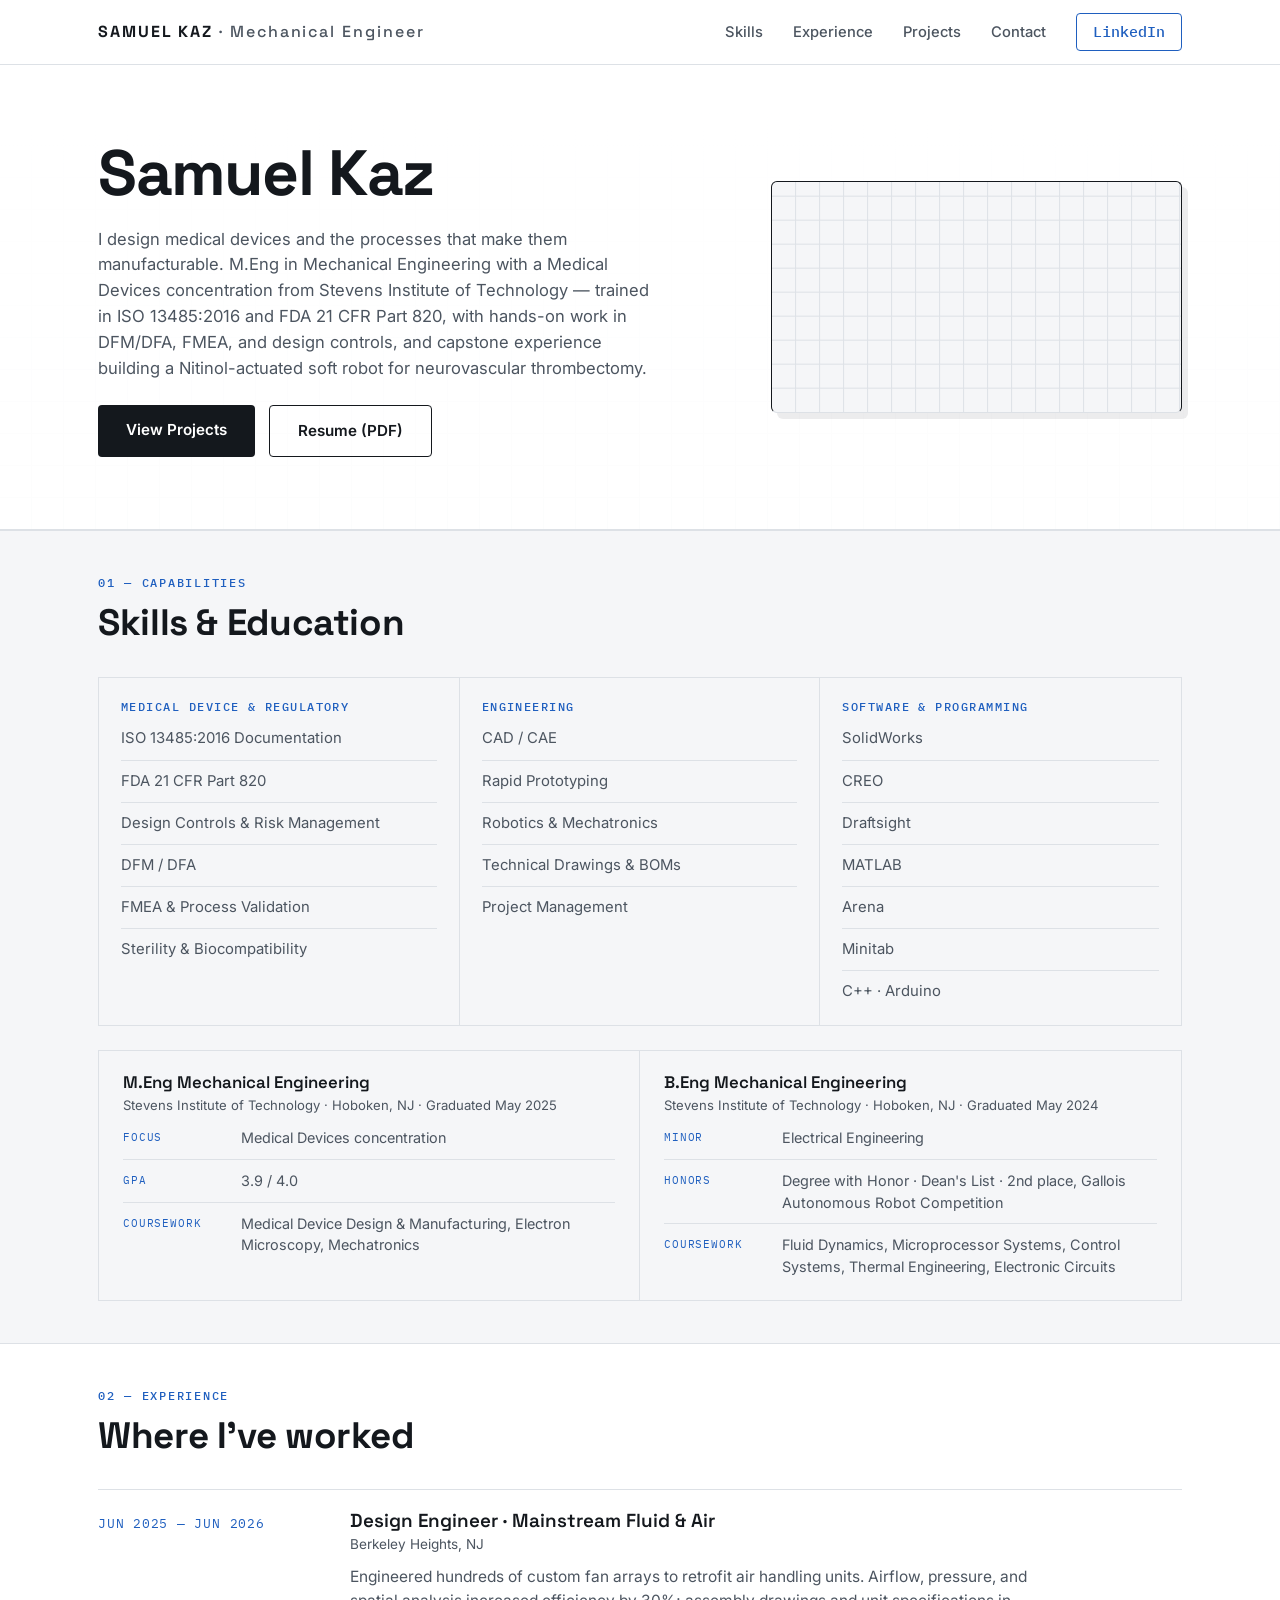
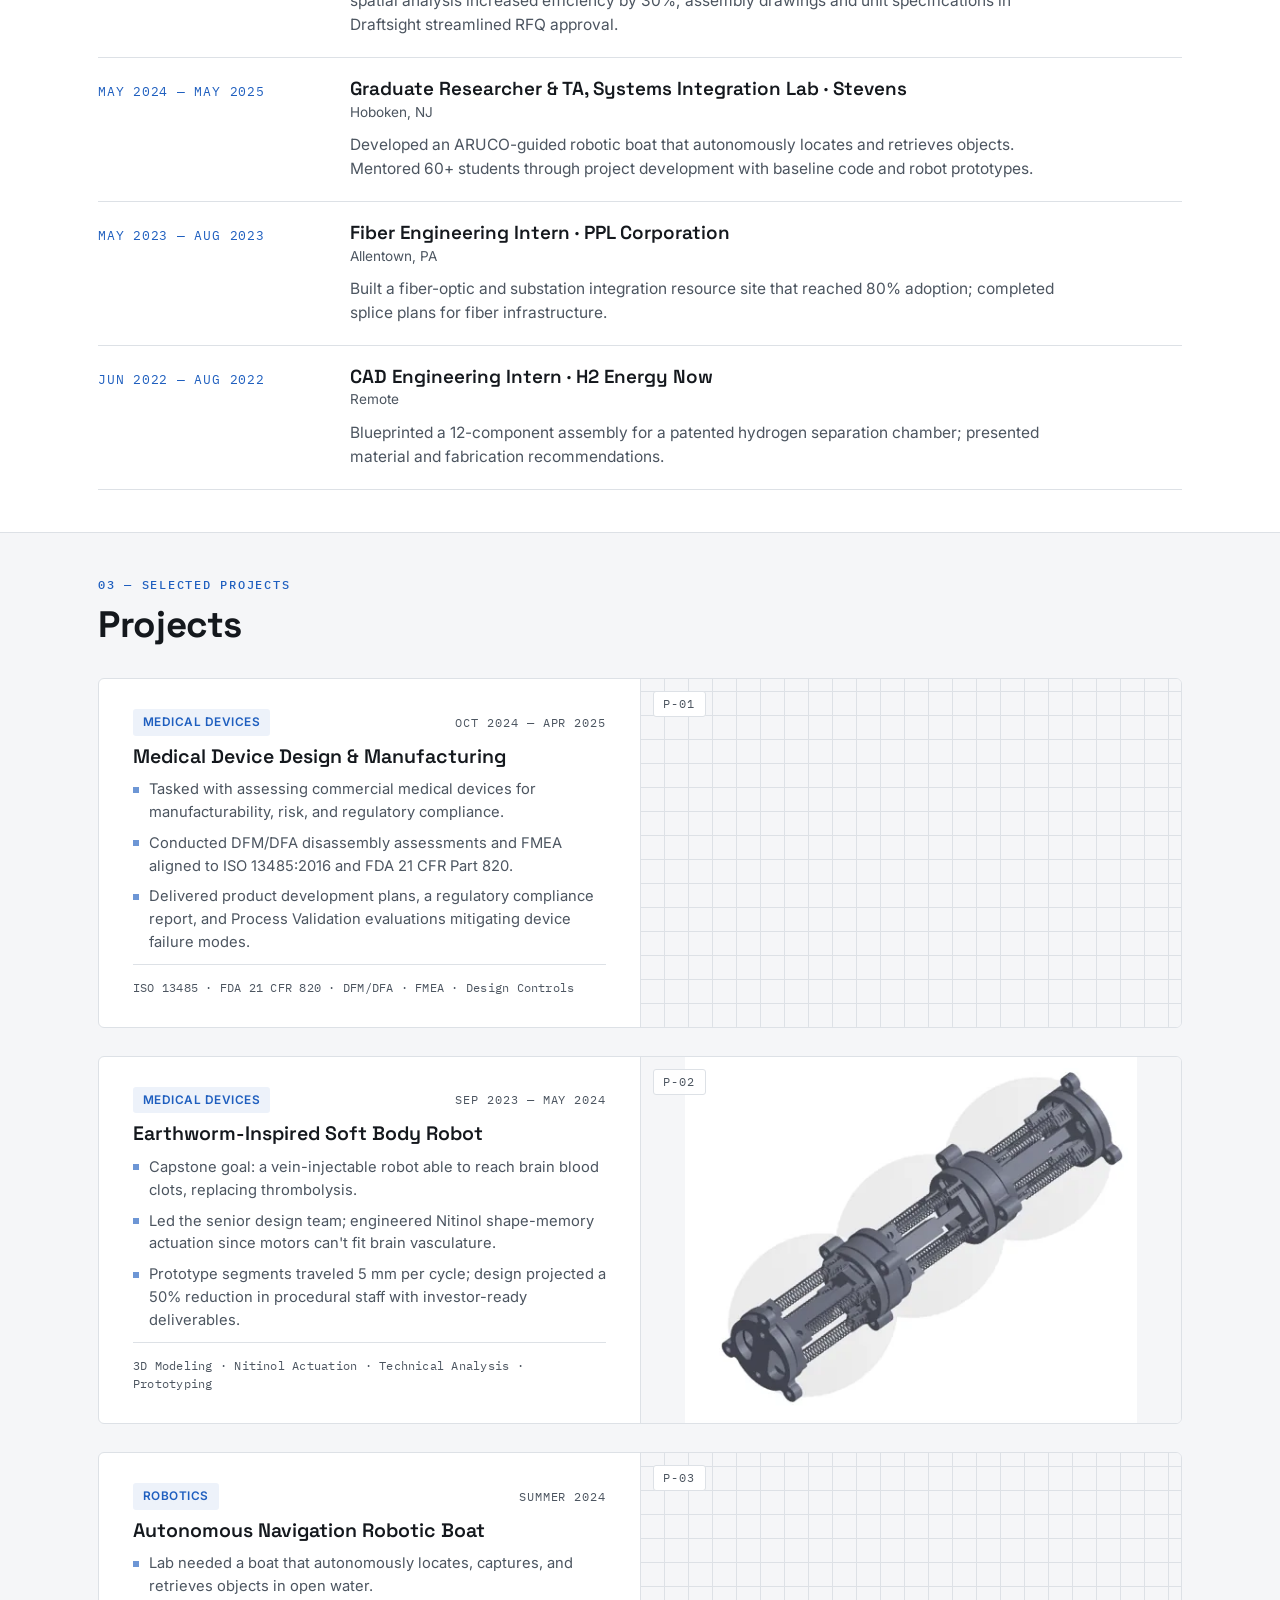
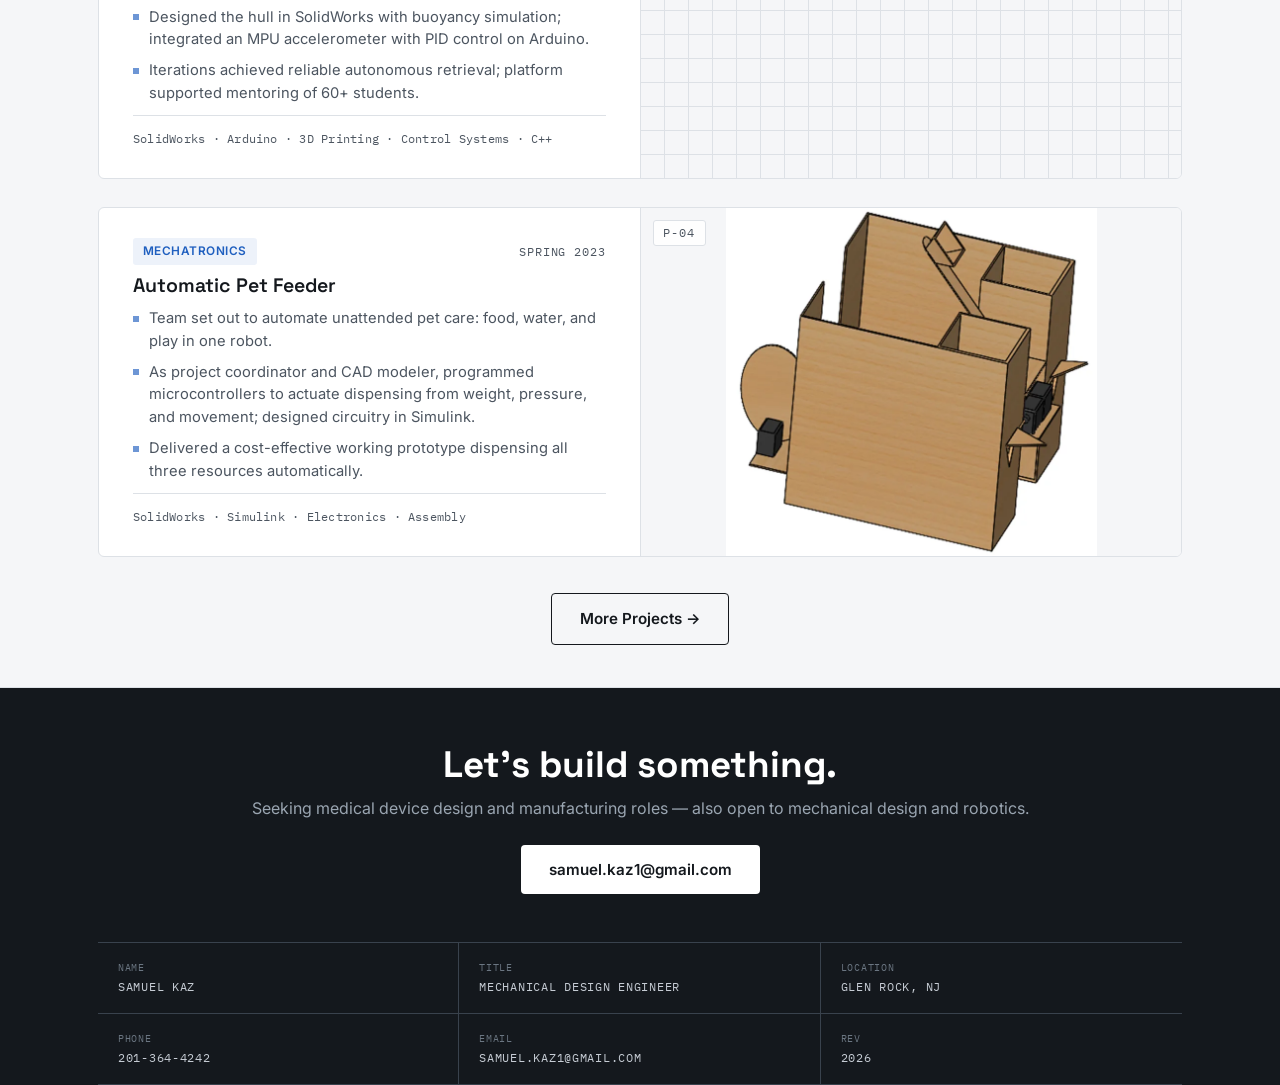
==== index.html @ 5f45a4bc "Add role subtitle to nav brand; shorten title; drop hero tagline" ====
<!DOCTYPE html>
<html lang="en">
<head>
  <meta charset="UTF-8">
  <meta name="viewport" content="width=device-width, initial-scale=1.0">
  <title>Samuel Kaz — Mechanical Design Engineer</title>
  <meta name="description" content="Samuel Kaz — Mechanical Engineer specializing in medical device design and manufacturing: ISO 13485, FDA 21 CFR 820, DFM/DFA, FMEA. M.Eng Mechanical Engineering, Medical Devices concentration, Stevens Institute of Technology.">
  <link rel="preconnect" href="https://fonts.googleapis.com">
  <link rel="preconnect" href="https://fonts.gstatic.com" crossorigin>
  <link href="https://fonts.googleapis.com/css2?family=Space+Grotesk:wght@500;600;700&family=Inter:wght@400;500;600&family=IBM+Plex+Mono:wght@400;500&display=swap" rel="stylesheet">
  <link rel="stylesheet" href="styles.css?v=12">
</head>
<body>

  <!-- ================= NAV ================= -->
  <header class="nav">
    <div class="wrap nav-inner">
      <a href="#top" class="brand">SAMUEL KAZ<span class="brand-role"> · Mechanical Engineer</span></a>
      <button class="nav-toggle" aria-label="Toggle menu" aria-expanded="false"><span></span><span></span></button>
      <nav class="nav-links">
        <a href="#skills">Skills</a>
        <a href="#experience">Experience</a>
        <a href="#projects">Projects</a>
        <a href="#contact">Contact</a>
        <a href="https://www.linkedin.com/in/samuel-kaz" class="nav-resume" target="_blank" rel="noopener">LinkedIn</a>
      </nav>
    </div>
  </header>

  <!-- ================= HERO ================= -->
  <section class="hero" id="top">
    <div class="wrap hero-grid">
      <div class="hero-main">
        <h1>Samuel&nbsp;Kaz</h1>
        <p class="hero-lede">
          I design medical devices and the processes that make them
          manufacturable. M.Eng in Mechanical Engineering with a Medical
          Devices concentration from Stevens Institute of Technology — trained
          in ISO 13485:2016 and FDA 21 CFR Part 820, with hands-on work in
          DFM/DFA, FMEA, and design controls, and capstone experience building
          a Nitinol-actuated soft robot for neurovascular thrombectomy.
        </p>
        <div class="hero-cta">
          <a class="btn btn-solid" href="#projects">View Projects</a>
          <a class="btn btn-ghost" href="assets/samuel-kaz-resume.pdf" target="_blank" rel="noopener">Resume (PDF)</a>
        </div>
      </div>

      <!-- Profile photo frame — drop a photo at images/profile.jpg and it
           fills this bordered frame; until then the grid-paper placeholder shows. -->
      <aside class="proj-media hero-photo" data-img="images/profile.jpg"></aside>
    </div>
  </section>

  <!-- ================= SKILLS + EDUCATION ================= -->
  <section class="section section-tint" id="skills">
    <div class="wrap">
      <p class="callout">01 — CAPABILITIES</p>
      <h2>Skills &amp; Education</h2>

      <div class="cap-grid">
        <div class="cap">
          <h3 class="mono">MEDICAL DEVICE &amp; REGULATORY</h3>
          <ul>
            <li>ISO 13485:2016 Documentation</li><li>FDA 21 CFR Part 820</li><li>Design Controls &amp; Risk Management</li><li>DFM / DFA</li><li>FMEA &amp; Process Validation</li><li>Sterility &amp; Biocompatibility</li>
          </ul>
        </div>
        <div class="cap">
          <h3 class="mono">ENGINEERING</h3>
          <ul>
            <li>CAD / CAE</li><li>Rapid Prototyping</li><li>Robotics &amp; Mechatronics</li><li>Technical Drawings &amp; BOMs</li><li>Project Management</li>
          </ul>
        </div>
        <div class="cap">
          <h3 class="mono">SOFTWARE &amp; PROGRAMMING</h3>
          <ul>
            <li>SolidWorks</li><li>CREO</li><li>Draftsight</li><li>MATLAB</li><li>Arena</li><li>Minitab</li><li>C++ · Arduino</li>
          </ul>
        </div>
      </div>

      <div class="edu-block">
        <div class="edu-col">
          <h3>M.Eng Mechanical Engineering</h3>
          <p class="edu-sub">Stevens Institute of Technology · Hoboken, NJ · Graduated May 2025</p>
          <dl class="edu-rows">
            <div><dt>FOCUS</dt><dd>Medical Devices concentration</dd></div>
            <div><dt>GPA</dt><dd>3.9 / 4.0</dd></div>
            <div><dt>COURSEWORK</dt><dd>Medical Device Design &amp; Manufacturing, Electron Microscopy, Mechatronics</dd></div>
          </dl>
        </div>
        <div class="edu-col">
          <h3>B.Eng Mechanical Engineering</h3>
          <p class="edu-sub">Stevens Institute of Technology · Hoboken, NJ · Graduated May 2024</p>
          <dl class="edu-rows">
            <div><dt>MINOR</dt><dd>Electrical Engineering</dd></div>
            <div><dt>HONORS</dt><dd>Degree with Honor · Dean's List · 2nd place, Gallois Autonomous Robot Competition</dd></div>
            <div><dt>COURSEWORK</dt><dd>Fluid Dynamics, Microprocessor Systems, Control Systems, Thermal Engineering, Electronic Circuits</dd></div>
          </dl>
        </div>
      </div>
    </div>
  </section>

  <!-- ================= EXPERIENCE ================= -->
  <section class="section" id="experience">
    <div class="wrap">
      <p class="callout">02 — EXPERIENCE</p>
      <h2>Where I've worked</h2>

      <div class="xp-list">
        <article class="xp">
          <div class="xp-when"><span class="mono">JUN 2025 — JUN 2026</span></div>
          <div class="xp-what">
            <h3>Design Engineer · Mainstream Fluid &amp; Air</h3>
            <p class="xp-where">Berkeley Heights, NJ</p>
            <p>Engineered hundreds of custom fan arrays to retrofit air handling units. Airflow, pressure, and spatial analysis increased efficiency by 30%; assembly drawings and unit specifications in Draftsight streamlined RFQ approval.</p>
          </div>
        </article>

        <article class="xp">
          <div class="xp-when"><span class="mono">MAY 2024 — MAY 2025</span></div>
          <div class="xp-what">
            <h3>Graduate Researcher &amp; TA, Systems Integration Lab · Stevens</h3>
            <p class="xp-where">Hoboken, NJ</p>
            <p>Developed an ARUCO-guided robotic boat that autonomously locates and retrieves objects. Mentored 60+ students through project development with baseline code and robot prototypes.</p>
          </div>
        </article>

        <article class="xp">
          <div class="xp-when"><span class="mono">MAY 2023 — AUG 2023</span></div>
          <div class="xp-what">
            <h3>Fiber Engineering Intern · PPL Corporation</h3>
            <p class="xp-where">Allentown, PA</p>
            <p>Built a fiber-optic and substation integration resource site that reached 80% adoption; completed splice plans for fiber infrastructure.</p>
          </div>
        </article>

        <article class="xp">
          <div class="xp-when"><span class="mono">JUN 2022 — AUG 2022</span></div>
          <div class="xp-what">
            <h3>CAD Engineering Intern · H2 Energy Now</h3>
            <p class="xp-where">Remote</p>
            <p>Blueprinted a 12-component assembly for a patented hydrogen separation chamber; presented material and fabrication recommendations.</p>
          </div>
        </article>
      </div>
    </div>
  </section>

  <!-- ================= PROJECTS ================= -->
  <section class="section section-tint" id="projects">
    <div class="wrap">
      <p class="callout">03 — SELECTED PROJECTS</p>
      <h2>Projects</h2>

      <div class="proj-grid">

        <a class="proj" href="projects/medical-device.html">
          <div class="proj-media" data-img="images/medical-device.jpg"><span class="mono proj-num">P-01</span></div>
          <div class="proj-body">
            <p class="proj-meta"><span class="proj-cat">Medical Devices</span><span class="mono">OCT 2024 — APR 2025</span></p>
            <h3>Medical Device Design &amp; Manufacturing</h3>
            <ul class="proj-points">
              <li>Tasked with assessing commercial medical devices for manufacturability, risk, and regulatory compliance.</li>
              <li>Conducted DFM/DFA disassembly assessments and FMEA aligned to ISO 13485:2016 and FDA 21 CFR Part 820.</li>
              <li>Delivered product development plans, a regulatory compliance report, and Process Validation evaluations mitigating device failure modes.</li>
            </ul>
            <p class="proj-tags">ISO 13485 · FDA 21 CFR 820 · DFM/DFA · FMEA · Design Controls</p>
          </div>
        </a>

        <a class="proj" href="projects/earthworm-robot.html">
          <div class="proj-media" data-img="images/earthworm-robot.webp"><span class="mono proj-num">P-02</span></div>
          <div class="proj-body">
            <p class="proj-meta"><span class="proj-cat">Medical Devices</span><span class="mono">SEP 2023 — MAY 2024</span></p>
            <h3>Earthworm-Inspired Soft Body Robot</h3>
            <ul class="proj-points">
              <li>Capstone goal: a vein-injectable robot able to reach brain blood clots, replacing thrombolysis.</li>
              <li>Led the senior design team; engineered Nitinol shape-memory actuation since motors can't fit brain vasculature.</li>
              <li>Prototype segments traveled 5&nbsp;mm per cycle; design projected a 50% reduction in procedural staff with investor-ready deliverables.</li>
            </ul>
            <p class="proj-tags">3D Modeling · Nitinol Actuation · Technical Analysis · Prototyping</p>
          </div>
        </a>

        <a class="proj" href="projects/robotic-boat.html">
          <div class="proj-media" data-img="images/robotic-boat.jpg"><span class="mono proj-num">P-03</span></div>
          <div class="proj-body">
            <p class="proj-meta"><span class="proj-cat">Robotics</span><span class="mono">SUMMER 2024</span></p>
            <h3>Autonomous Navigation Robotic Boat</h3>
            <ul class="proj-points">
              <li>Lab needed a boat that autonomously locates, captures, and retrieves objects in open water.</li>
              <li>Designed the hull in SolidWorks with buoyancy simulation; integrated an MPU accelerometer with PID control on Arduino.</li>
              <li>Iterations achieved reliable autonomous retrieval; platform supported mentoring of 60+ students.</li>
            </ul>
            <p class="proj-tags">SolidWorks · Arduino · 3D Printing · Control Systems · C++</p>
          </div>
        </a>

        <a class="proj" href="projects/pet-feeder.html">
          <div class="proj-media" data-img="images/pet-feeder.webp"><span class="mono proj-num">P-04</span></div>
          <div class="proj-body">
            <p class="proj-meta"><span class="proj-cat">Mechatronics</span><span class="mono">SPRING 2023</span></p>
            <h3>Automatic Pet Feeder</h3>
            <ul class="proj-points">
              <li>Team set out to automate unattended pet care: food, water, and play in one robot.</li>
              <li>As project coordinator and CAD modeler, programmed microcontrollers to actuate dispensing from weight, pressure, and movement; designed circuitry in Simulink.</li>
              <li>Delivered a cost-effective working prototype dispensing all three resources automatically.</li>
            </ul>
            <p class="proj-tags">SolidWorks · Simulink · Electronics · Assembly</p>
          </div>
        </a>

      </div>

      <div class="proj-more">
        <a class="btn btn-ghost" href="projects/all-projects.html">More Projects →</a>
      </div>
    </div>
  </section>

  <!-- ================= CONTACT / TITLE BLOCK FOOTER ================= -->
  <footer class="footer" id="contact">
    <div class="wrap">
      <div class="footer-cta">
        <h2>Let's build something.</h2>
        <p>Seeking medical device design and manufacturing roles — also open to mechanical design and robotics.</p>
        <a class="btn btn-solid" href="mailto:samuel.kaz1@gmail.com">samuel.kaz1@gmail.com</a>
      </div>

      <!-- Drawing title block -->
      <div class="titleblock mono" aria-label="Contact details">
        <div><span>NAME</span>SAMUEL KAZ</div>
        <div><span>TITLE</span>MECHANICAL DESIGN ENGINEER</div>
        <div><span>LOCATION</span>GLEN ROCK, NJ</div>
        <div><span>PHONE</span><a href="tel:2013644242">201-364-4242</a></div>
        <div><span>EMAIL</span><a href="mailto:samuel.kaz1@gmail.com">SAMUEL.KAZ1@GMAIL.COM</a></div>
        <div><span>REV</span>2026</div>
      </div>
    </div>
  </footer>

  <script src="script.js?v=12"></script>
</body>
</html>
---- styles.css ----
/* ============================================================
   Samuel Kaz — Mechanical Design Engineer
   Clean engineering-document aesthetic: white sheet, near-black
   ink, one engineering-blue accent, monospace drawing callouts,
   hairline rules. Type: Space Grotesk / Inter / IBM Plex Mono.
   ============================================================ */

:root {
  --paper: #ffffff;
  --tint: #f5f6f8;
  --ink: #14181d;
  --ink-2: #4c5560;
  --blue: #1f5fbf;
  --blue-dark: #174a96;
  --line: #dde1e6;
  --maxw: 1140px;
}

* { margin: 0; padding: 0; box-sizing: border-box; }
html { scroll-behavior: smooth; }

body {
  font-family: "Inter", system-ui, sans-serif;
  font-size: 16px;
  line-height: 1.55;
  color: var(--ink);
  background: var(--paper);
  -webkit-font-smoothing: antialiased;
}

h1, h2, h3 { font-family: "Space Grotesk", system-ui, sans-serif; line-height: 1.15; }
.mono { font-family: "IBM Plex Mono", monospace; }

.wrap { max-width: var(--maxw); margin: 0 auto; padding: 0 28px; }

a { color: var(--blue); text-decoration: none; }
a:hover { text-decoration: underline; }

/* Monospace section callout, like a drawing annotation */
.callout {
  font-family: "IBM Plex Mono", monospace;
  font-size: 0.78rem;
  font-weight: 500;
  letter-spacing: 0.14em;
  color: var(--blue);
  margin-bottom: 10px;
}

/* ---------------- Nav ---------------- */
.nav {
  position: sticky;
  top: 0;
  z-index: 50;
  background: rgba(255, 255, 255, 0.94);
  backdrop-filter: blur(10px);
  border-bottom: 1px solid var(--line);
}
.nav-inner {
  display: flex;
  align-items: center;
  justify-content: space-between;
  height: 64px;
}
.brand {
  font-family: "Space Grotesk", sans-serif;
  font-weight: 700;
  font-size: 1rem;
  letter-spacing: 0.12em;
  color: var(--ink);
}
.brand:hover { text-decoration: none; }
.brand-role { font-weight: 500; color: var(--ink-2); }
.nav-links { display: flex; align-items: center; gap: 30px; }
.nav-links a {
  font-size: 0.92rem;
  font-weight: 500;
  color: var(--ink-2);
}
.nav-links a:hover { color: var(--ink); text-decoration: none; }
.nav-resume {
  font-family: "IBM Plex Mono", monospace;
  font-size: 0.85rem;
  color: var(--blue) !important;
  border: 1px solid var(--blue);
  padding: 7px 16px;
  border-radius: 4px;
  transition: background 0.15s, color 0.15s;
}
.nav-resume:hover { background: var(--blue); color: #fff !important; }

.nav-toggle { display: none; background: none; border: none; cursor: pointer; padding: 10px 4px; }
.nav-toggle span { display: block; width: 22px; height: 2px; background: var(--ink); margin: 5px 0; }

/* ---------------- Hero ---------------- */
.hero {
  border-bottom: 1px solid var(--line);
  background:
    linear-gradient(var(--paper) 0%, rgba(255,255,255,0.92) 100%),
    repeating-linear-gradient(0deg, transparent 0 31px, var(--line) 31px 32px),
    repeating-linear-gradient(90deg, transparent 0 31px, var(--line) 31px 32px);
}
.hero-grid {
  display: grid;
  grid-template-columns: 1.5fr 1fr;
  gap: 56px;
  align-items: center;
  padding-top: 72px;
  padding-bottom: 72px;
}

/* Profile photo frame — engineering-drawing style border on the right. */
.hero-photo {
  aspect-ratio: 4 / 5;
  border: 1px solid var(--ink);
  border-bottom: 1px solid var(--ink);
  border-radius: 6px;
  box-shadow: 6px 6px 0 rgba(20, 24, 29, 0.08);
}
.hero .hero-photo.has-img { background-size: cover; }
.hero h1 {
  font-size: clamp(2.6rem, 6.5vw, 4rem);
  font-weight: 700;
  letter-spacing: -0.02em;
  margin-bottom: 16px;
}
.hero-lede {
  font-size: 1.04rem;
  color: var(--ink-2);
  max-width: 56ch;
  margin-bottom: 24px;
}
.hero-cta { display: flex; gap: 14px; flex-wrap: wrap; }

/* Buttons */
.btn {
  display: inline-block;
  font-weight: 600;
  font-size: 0.95rem;
  padding: 13px 28px;
  border-radius: 4px;
  transition: background 0.15s, color 0.15s, border-color 0.15s;
}
.btn:hover { text-decoration: none; }
.btn-solid { background: var(--ink); color: #fff; }
.btn-solid:hover { background: var(--blue); }
.btn-ghost { border: 1px solid var(--ink); color: var(--ink); }
.btn-ghost:hover { border-color: var(--blue); color: var(--blue); }

/* ---------------- Sections ---------------- */
.section { padding: 42px 0; }
.section-tint { background: var(--tint); border-top: 1px solid var(--line); border-bottom: 1px solid var(--line); }
.section h2 {
  font-size: clamp(1.7rem, 3.5vw, 2.3rem);
  font-weight: 700;
  letter-spacing: -0.01em;
  margin-bottom: 32px;
}

/* ---------------- Experience ---------------- */
.xp-list { display: flex; flex-direction: column; }
.xp {
  display: grid;
  grid-template-columns: 220px 1fr;
  gap: 32px;
  padding: 20px 0;
  border-top: 1px solid var(--line);
}
.xp:last-child { border-bottom: 1px solid var(--line); }
.xp-when .mono {
  font-size: 0.8rem;
  color: var(--blue);
  letter-spacing: 0.06em;
}
.xp-what h3 { font-size: 1.18rem; font-weight: 600; margin-bottom: 2px; }
.xp-where { font-size: 0.85rem; color: var(--ink-2); margin-bottom: 10px; }
.xp-what p:last-child { color: var(--ink-2); font-size: 0.97rem; max-width: 72ch; }

/* ---------------- Projects ---------------- */
.proj-grid {
  display: flex;
  flex-direction: column;
  gap: 28px;
}
.proj {
  background: var(--paper);
  border: 1px solid var(--line);
  border-radius: 6px;
  overflow: hidden;
  display: grid;
  grid-template-columns: 1fr 1fr;
  align-items: stretch;
  transition: border-color 0.2s, box-shadow 0.2s, transform 0.2s;
}
/* Text on the left, image on the right (DOM order is media → body, so
   reorder the grid items). */
.proj-body { order: 1; }
.proj-grid .proj-media { order: 2; }
.proj:hover {
  border-color: var(--ink);
  box-shadow: 0 16px 34px rgba(20, 24, 29, 0.14);
  transform: translateY(-4px) scale(1.025);
}
.proj-media {
  aspect-ratio: 16 / 9;
  background-color: var(--tint);
  background-image:
    repeating-linear-gradient(0deg, transparent 0 23px, var(--line) 23px 24px),
    repeating-linear-gradient(90deg, transparent 0 23px, var(--line) 23px 24px);
  background-size: cover;
  background-position: center;
  position: relative;
  border-bottom: 1px solid var(--line);
}
/* Homepage list: media fills its column height, divider on the left. */
.proj-grid .proj-media {
  aspect-ratio: auto;
  min-height: 300px;
  border-bottom: none;
  border-left: 1px solid var(--line);
}
/* Contain (not cover) so the whole subject is visible — the cover photo
   is never cropped, just letterboxed against the tint background. */
.proj-media.has-img {
  background-size: contain;
  background-repeat: no-repeat;
  background-position: center;
}
.proj-media.has-img .proj-num { background: rgba(255, 255, 255, 0.92); }
.proj-num {
  position: absolute;
  top: 12px;
  left: 12px;
  font-size: 0.72rem;
  letter-spacing: 0.1em;
  color: var(--ink-2);
  border: 1px solid var(--line);
  background: var(--paper);
  padding: 3px 9px;
  border-radius: 3px;
}
.proj-body { padding: 20px 22px 22px; display: flex; flex-direction: column; gap: 8px; flex: 1; }
.proj-grid .proj-body { padding: 30px 34px; justify-content: center; gap: 10px; }
/* In the centered row layout, don't let the bullet list stretch — keep the
   whole text block vertically centered against the image. */
.proj-grid .proj-points { flex: none; }
.proj-meta {
  display: flex;
  align-items: center;
  justify-content: space-between;
  gap: 12px;
}
.proj-meta .mono { font-size: 0.72rem; color: var(--ink-2); letter-spacing: 0.08em; }
.proj-cat {
  font-size: 0.74rem;
  font-weight: 600;
  letter-spacing: 0.04em;
  text-transform: uppercase;
  color: var(--blue);
  background: rgba(31, 95, 191, 0.08);
  padding: 4px 10px;
  border-radius: 3px;
}
.proj h3 { font-size: 1.22rem; font-weight: 600; }
.proj-body > p:not(.proj-meta):not(.proj-tags) {
  color: var(--ink-2);
  font-size: 0.94rem;
  flex: 1;
}
a.proj { color: inherit; }
a.proj:hover { text-decoration: none; }
.proj-points {
  list-style: none;
  display: flex;
  flex-direction: column;
  gap: 8px;
  flex: 1;
}
.proj-points li {
  position: relative;
  padding-left: 16px;
  color: var(--ink-2);
  font-size: 0.92rem;
  line-height: 1.55;
}
.proj-points li::before {
  content: "";
  position: absolute;
  left: 0;
  top: 0.58em;
  width: 6px;
  height: 6px;
  background: var(--blue);
  opacity: 0.65;
}
.proj-tags {
  font-family: "IBM Plex Mono", monospace;
  font-size: 0.74rem;
  color: var(--ink-2);
  letter-spacing: 0.02em;
  border-top: 1px solid var(--line);
  padding-top: 14px;
}

/* "More projects" button under the featured list */
.proj-more { margin-top: 36px; text-align: center; }

/* ---------------- All-projects page grid ---------------- */
/* Multi-column card grid (image on top, short description below) — a
   distinct layout from the homepage's single-column featured rows. */
.all-grid {
  display: grid;
  grid-template-columns: repeat(3, 1fr);
  gap: 24px;
  align-items: stretch;
}
.all-grid .proj { display: flex; flex-direction: column; }
.all-grid .proj-media {
  aspect-ratio: 16 / 9;
  min-height: 0;
  border-left: none;
  border-bottom: 1px solid var(--line);
}
.all-grid .proj-body { padding: 18px 20px 20px; justify-content: flex-start; gap: 8px; }
.proj-desc { color: var(--ink-2); font-size: 0.92rem; line-height: 1.5; }

/* ---------------- Skills & Education ---------------- */
.cap-grid {
  display: grid;
  grid-template-columns: repeat(3, 1fr);
  gap: 0;
  border: 1px solid var(--line);
}
.cap { padding: 22px; border-right: 1px solid var(--line); }
.cap:last-child { border-right: none; }
.cap h3 {
  font-size: 0.76rem;
  font-weight: 500;
  letter-spacing: 0.12em;
  color: var(--blue);
  margin-bottom: 14px;
}
.cap ul { list-style: none; display: flex; flex-direction: column; }
/* Hairline divider under each entry so one- and two-line items stay
   distinct — reads like a parts list on an engineering drawing. */
.cap li {
  font-size: 0.93rem;
  color: var(--ink-2);
  padding: 9px 0;
  border-bottom: 1px solid var(--line);
}
.cap li:first-child { padding-top: 0; }
.cap li:last-child { padding-bottom: 0; border-bottom: none; }
.cap li strong { color: var(--ink); }

/* Education block — full-width, same width as the skills box above it.
   Two degree panels side by side, each with labeled title-block rows. */
.edu-block {
  display: grid;
  grid-template-columns: 1fr 1fr;
  border: 1px solid var(--line);
  margin-top: 24px;
}
.edu-col { padding: 22px 24px; }
.edu-col:first-child { border-right: 1px solid var(--line); }
.edu-col h3 { font-size: 1.05rem; font-weight: 600; margin-bottom: 3px; }
.edu-sub {
  font-size: 0.82rem;
  color: var(--ink-2);
  margin-bottom: 12px;
}
.edu-rows { display: flex; flex-direction: column; }
.edu-rows > div {
  display: grid;
  grid-template-columns: 104px 1fr;
  gap: 14px;
  padding: 10px 0;
  border-bottom: 1px solid var(--line);
}
.edu-rows > div:first-child { padding-top: 0; }
.edu-rows > div:last-child { padding-bottom: 0; border-bottom: none; }
.edu-rows dt {
  font-family: "IBM Plex Mono", monospace;
  font-size: 0.68rem;
  letter-spacing: 0.08em;
  color: var(--blue);
  padding-top: 2px;
}
.edu-rows dd { font-size: 0.9rem; color: var(--ink-2); line-height: 1.5; }

/* ---------------- Footer ---------------- */
.footer {
  background: var(--ink);
  color: #fff;
  padding: 56px 0 0;
}
.footer-cta { text-align: center; padding-bottom: 48px; }
.footer-cta h2 { font-size: clamp(1.7rem, 3.5vw, 2.3rem); margin-bottom: 10px; }
.footer-cta p { color: #9aa5b1; margin-bottom: 24px; }
.footer .btn-solid { background: #fff; color: var(--ink); }
.footer .btn-solid:hover { background: var(--blue); color: #fff; }

/* Drawing title block */
.titleblock {
  display: grid;
  grid-template-columns: repeat(3, 1fr);
  border-top: 1px solid #39424d;
  font-size: 0.75rem;
  letter-spacing: 0.06em;
}
.titleblock div {
  padding: 16px 20px;
  border-right: 1px solid #39424d;
  border-bottom: 1px solid #39424d;
  color: #c6ccd4;
  display: flex;
  flex-direction: column;
  gap: 3px;
}
.titleblock div:nth-child(3n) { border-right: none; }
.titleblock span { color: #6b7682; font-size: 0.65rem; }
.titleblock a { color: #c6ccd4; }

/* ---------------- Case study pages ---------------- */
.case-head {
  border-bottom: 1px solid var(--line);
  padding: 56px 0 52px;
  background:
    linear-gradient(var(--paper) 0%, rgba(255,255,255,0.92) 100%),
    repeating-linear-gradient(0deg, transparent 0 31px, var(--line) 31px 32px),
    repeating-linear-gradient(90deg, transparent 0 31px, var(--line) 31px 32px);
}
.case-back {
  display: inline-block;
  font-size: 0.75rem;
  letter-spacing: 0.1em;
  color: var(--ink-2);
  margin-bottom: 30px;
}
.case-head h1 {
  font-size: clamp(2.1rem, 5vw, 3.2rem);
  font-weight: 700;
  letter-spacing: -0.015em;
  margin-bottom: 16px;
}
.case-lede { font-size: 1.05rem; color: var(--ink-2); max-width: 62ch; }

.case-body { padding: 56px 0 90px; }
.case-meta {
  display: grid;
  grid-template-columns: repeat(4, 1fr);
  border: 1px solid var(--ink);
  box-shadow: 6px 6px 0 rgba(20, 24, 29, 0.08);
  margin-bottom: 44px;
  background: var(--paper);
}
.case-meta div { padding: 16px 18px; border-right: 1px solid var(--line); }
.case-meta div:last-child { border-right: none; }
.case-meta span {
  display: block;
  font-family: "IBM Plex Mono", monospace;
  font-size: 0.68rem;
  letter-spacing: 0.1em;
  color: var(--ink-2);
  margin-bottom: 4px;
}
.case-meta p { font-size: 0.88rem; font-weight: 500; }

.case-hero {
  aspect-ratio: 21 / 9;
  border: 1px solid var(--line);
  border-radius: 6px;
  margin-bottom: 56px;
}
.case-section { margin-bottom: 52px; max-width: 76ch; }
.case-section h2 { font-size: 1.45rem; font-weight: 600; margin: 8px 0 14px; }
.case-section p { color: var(--ink-2); margin-bottom: 12px; }
.case-section ul {
  color: var(--ink-2);
  padding-left: 20px;
  display: flex;
  flex-direction: column;
  gap: 8px;
  margin-bottom: 12px;
}
.todo {
  font-family: "IBM Plex Mono", monospace;
  font-size: 0.78rem;
  line-height: 1.7;
  color: var(--ink-2);
  border: 1px dashed #b7bec7;
  background: var(--tint);
  padding: 14px 16px;
  border-radius: 4px;
}
.case-gallery {
  display: grid;
  grid-template-columns: repeat(3, 1fr);
  gap: 20px;
}
.case-gallery .proj-media {
  border: 1px solid var(--line);
  border-radius: 4px;
}
.case-gallery figure { margin: 0; }

/* Inline figure within a case section */
.case-figure { margin: 26px 0 6px; max-width: 100%; }
.case-figure .proj-media {
  aspect-ratio: 16 / 9;
  border: 1px solid var(--line);
  border-radius: 6px;
}

/* Once a case photo loads, drop the fixed crop-box and show the whole image
   at its native proportions — no cropping, full resolution. */
.proj-media.has-photo {
  aspect-ratio: auto;
  background: var(--paper);
  overflow: hidden;
}
.proj-media.has-photo img {
  display: block;
  width: 100%;
  height: auto;
  border-radius: inherit;
}
.case-hero.has-photo {
  display: flex;
  align-items: center;
  justify-content: center;
  background: var(--tint);
}
.case-hero.has-photo img {
  width: auto;
  max-width: 100%;
  max-height: 62vh;
}
/* Galleries hold images of differing heights, so top-align them. */
.case-gallery { align-items: start; }
.fig-cap {
  font-family: "IBM Plex Mono", monospace;
  font-size: 0.74rem;
  color: var(--ink-2);
  letter-spacing: 0.03em;
  line-height: 1.5;
  margin-top: 10px;
}
.case-nav {
  display: flex;
  justify-content: space-between;
  gap: 20px;
  border-top: 1px solid var(--line);
  margin-top: 72px;
  padding-top: 26px;
  font-family: "IBM Plex Mono", monospace;
  font-size: 0.8rem;
  letter-spacing: 0.06em;
}
.case-footer {
  background: var(--ink);
  color: #9aa5b1;
  text-align: center;
  padding: 34px 0;
  font-size: 0.85rem;
}
.case-footer a { color: #c6ccd4; }

@media (max-width: 900px) {
  .case-meta { grid-template-columns: 1fr 1fr; }
  .case-meta div:nth-child(2n) { border-right: none; }
  .case-meta div:nth-child(-n+2) { border-bottom: 1px solid var(--line); }
  .case-gallery { grid-template-columns: 1fr; }
  .case-hero { aspect-ratio: 16 / 9; }
}

/* ---------------- Reveal animation ---------------- */
.reveal { opacity: 0; transform: translateY(18px); transition: opacity 0.55s ease, transform 0.55s ease; }
.reveal.visible { opacity: 1; transform: none; }
@media (prefers-reduced-motion: reduce) {
  .reveal { opacity: 1; transform: none; transition: none; }
}

/* ---------------- Mobile ---------------- */
@media (max-width: 900px) {
  .nav-toggle { display: block; }
  .nav-links {
    display: none;
    position: absolute;
    top: 64px;
    left: 0;
    right: 0;
    background: var(--paper);
    border-bottom: 1px solid var(--line);
    flex-direction: column;
    align-items: flex-start;
    padding: 22px 28px;
    gap: 18px;
  }
  .nav-links.open { display: flex; }

  .hero-grid { grid-template-columns: 1fr; gap: 36px; padding-top: 56px; padding-bottom: 56px; }
  .hero-photo { width: 100%; max-width: 340px; margin: 0 auto; }
  .section { padding: 42px 0; }

  .xp { grid-template-columns: 1fr; gap: 6px; padding: 24px 0; }

  .proj { grid-template-columns: 1fr; }
  .proj-grid .proj-media {
    order: 1;
    aspect-ratio: 16 / 9;
    min-height: 0;
    border-left: none;
    border-bottom: 1px solid var(--line);
  }
  .proj-body { order: 2; }
  .proj-grid .proj-body { padding: 20px 22px 22px; justify-content: flex-start; }
  .proj-grid .proj-points { flex: 1; }

  .all-grid { grid-template-columns: 1fr 1fr; }

  .cap-grid { grid-template-columns: 1fr 1fr; }
  .cap { border-bottom: 1px solid var(--line); }
  .cap:nth-child(2n) { border-right: none; }
  .cap:last-child { border-bottom: none; }

  .edu-block { grid-template-columns: 1fr; }
  .edu-col:first-child { border-right: none; border-bottom: 1px solid var(--line); }

  .titleblock { grid-template-columns: 1fr 1fr; }
  .titleblock div:nth-child(3n) { border-right: 1px solid #39424d; }
  .titleblock div:nth-child(2n) { border-right: none; }
}

@media (max-width: 560px) {
  .brand-role { display: none; }
  .all-grid { grid-template-columns: 1fr; }
  .cap-grid { grid-template-columns: 1fr; }
  .cap { border-right: none; }
  .titleblock { grid-template-columns: 1fr; }
  .titleblock div { border-right: none !important; }
}
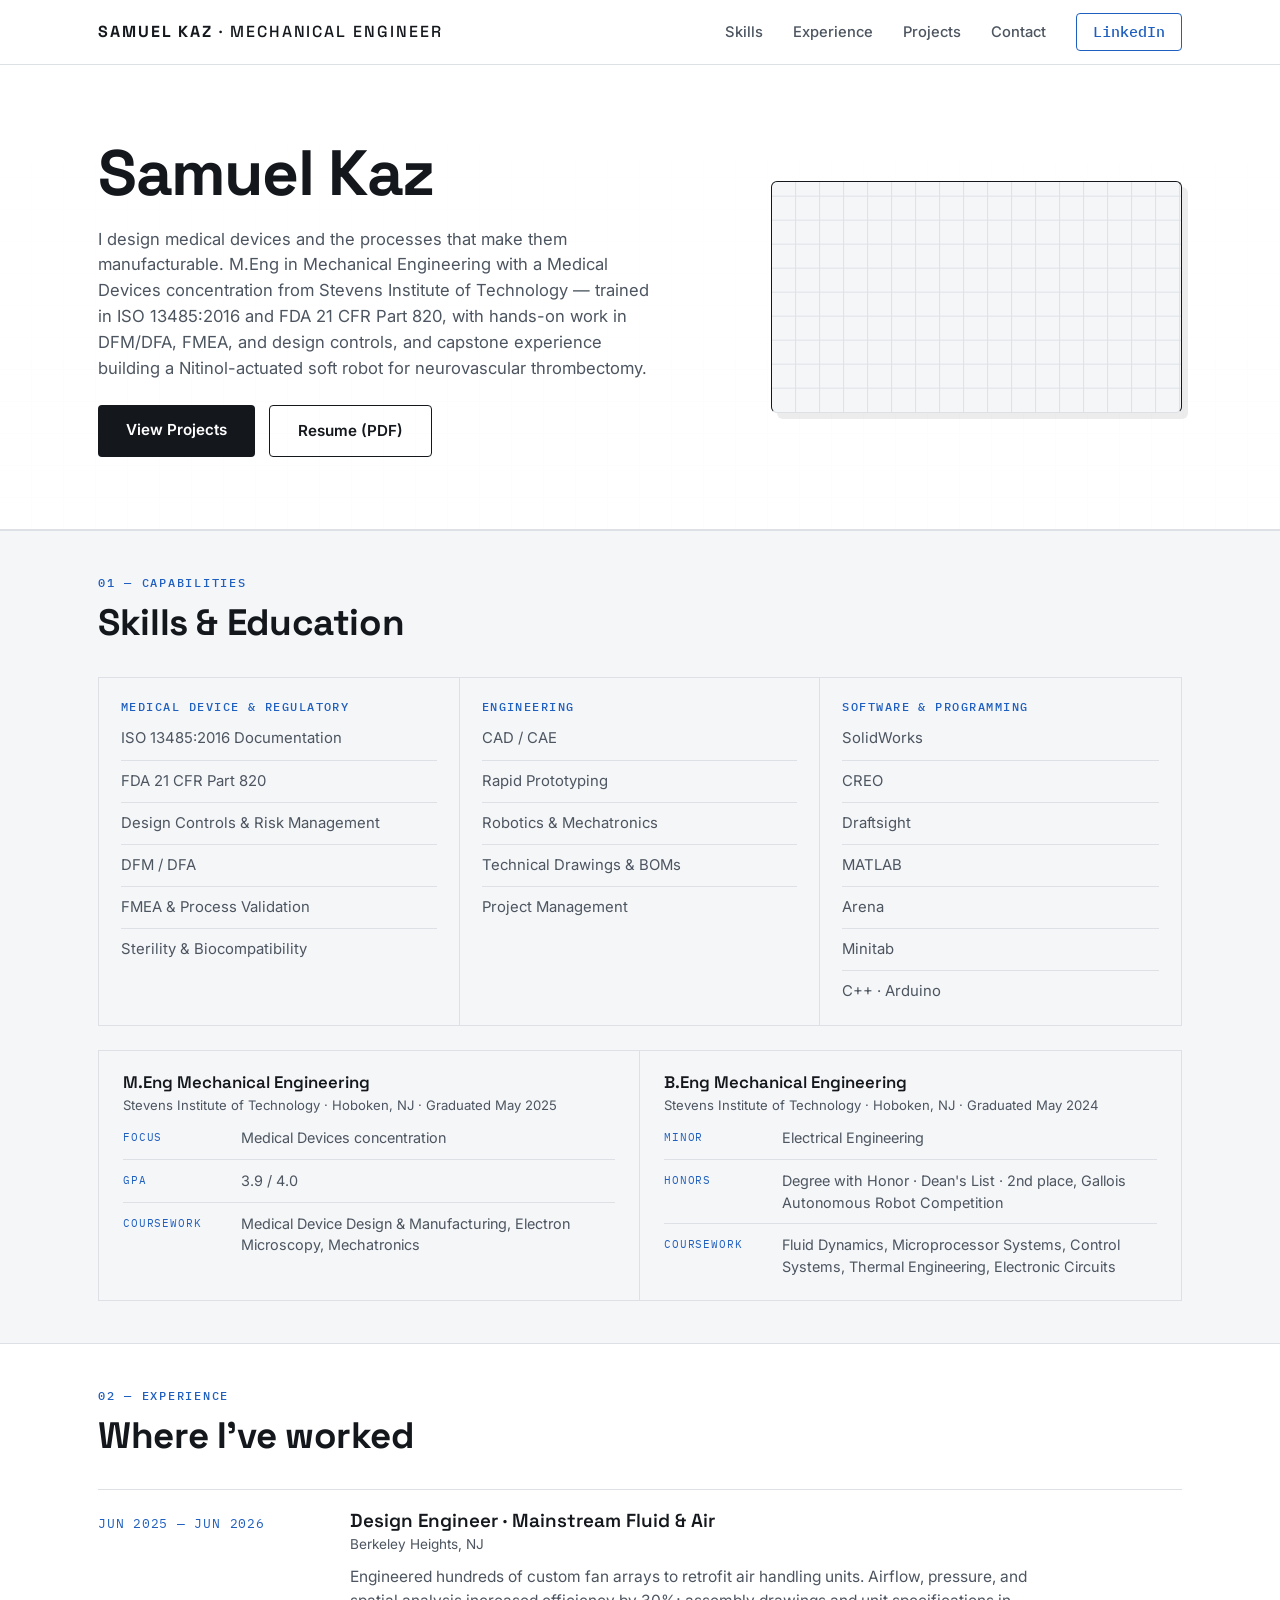
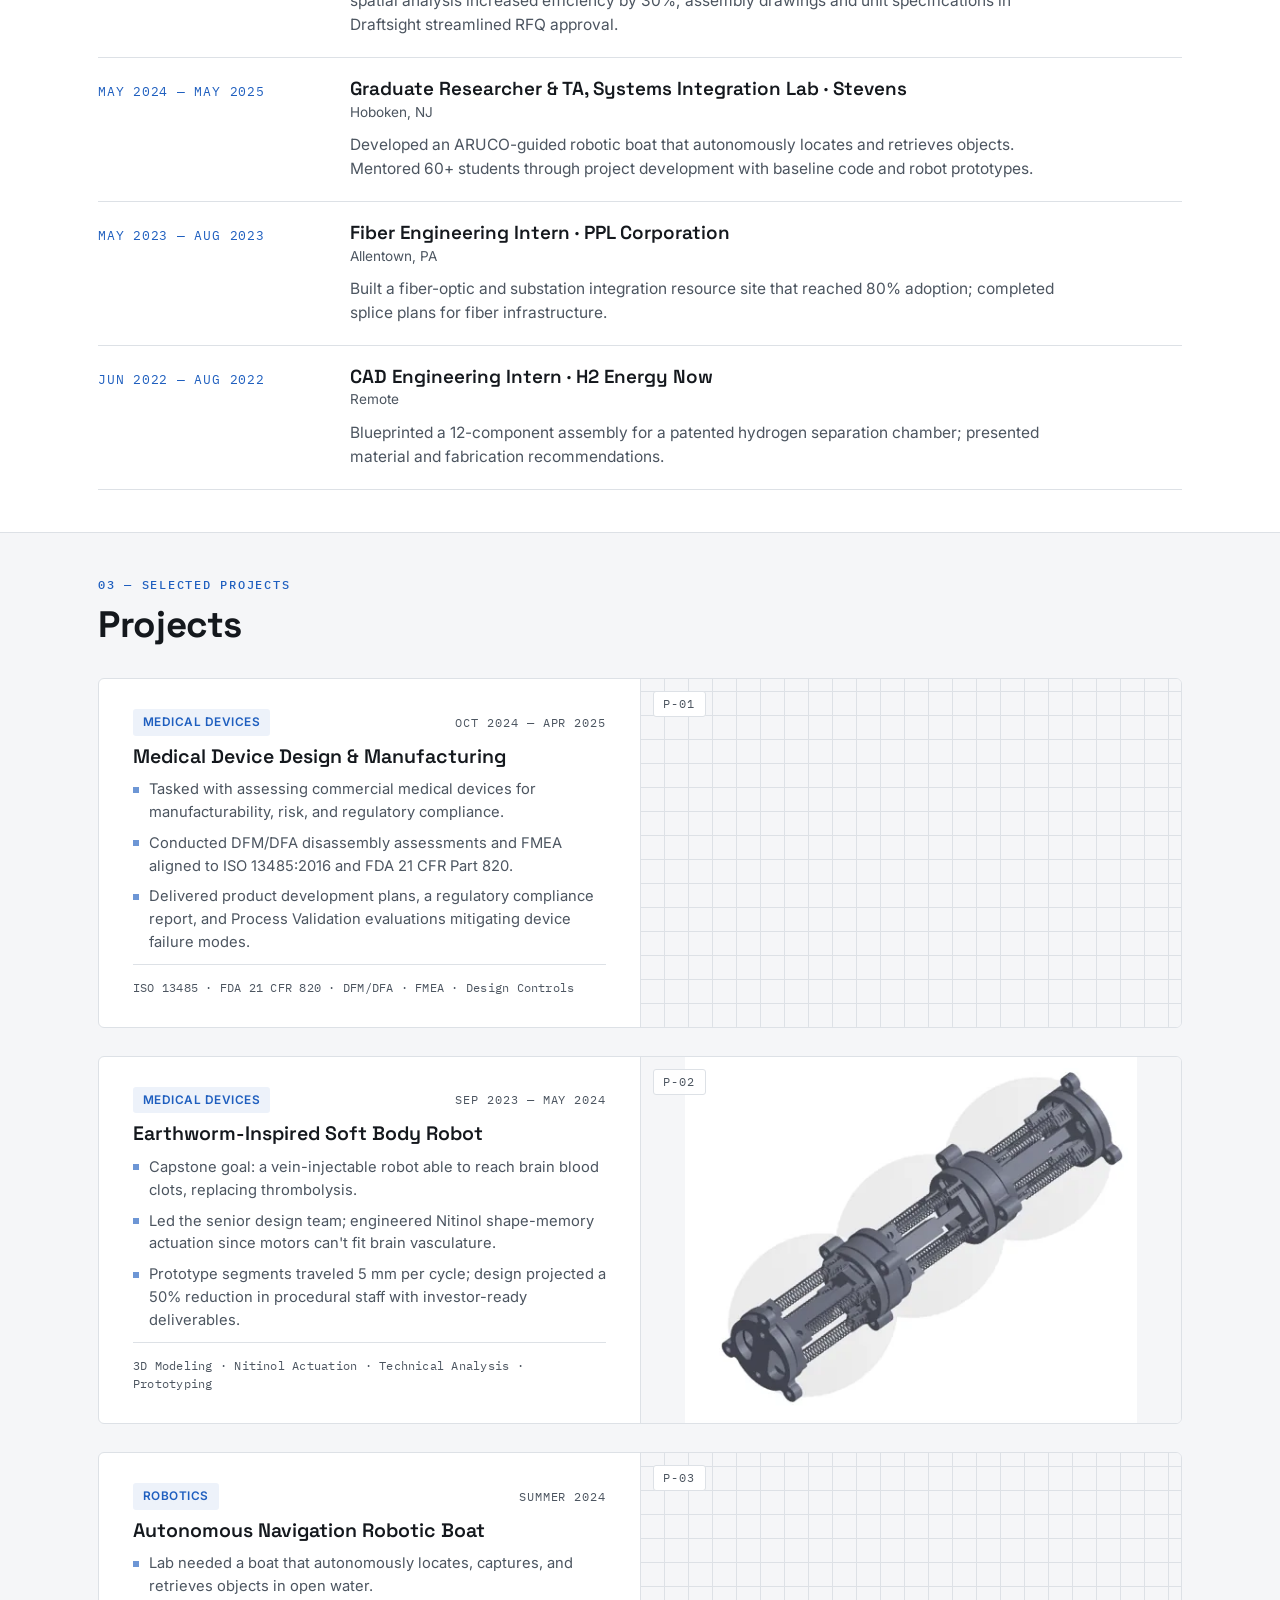
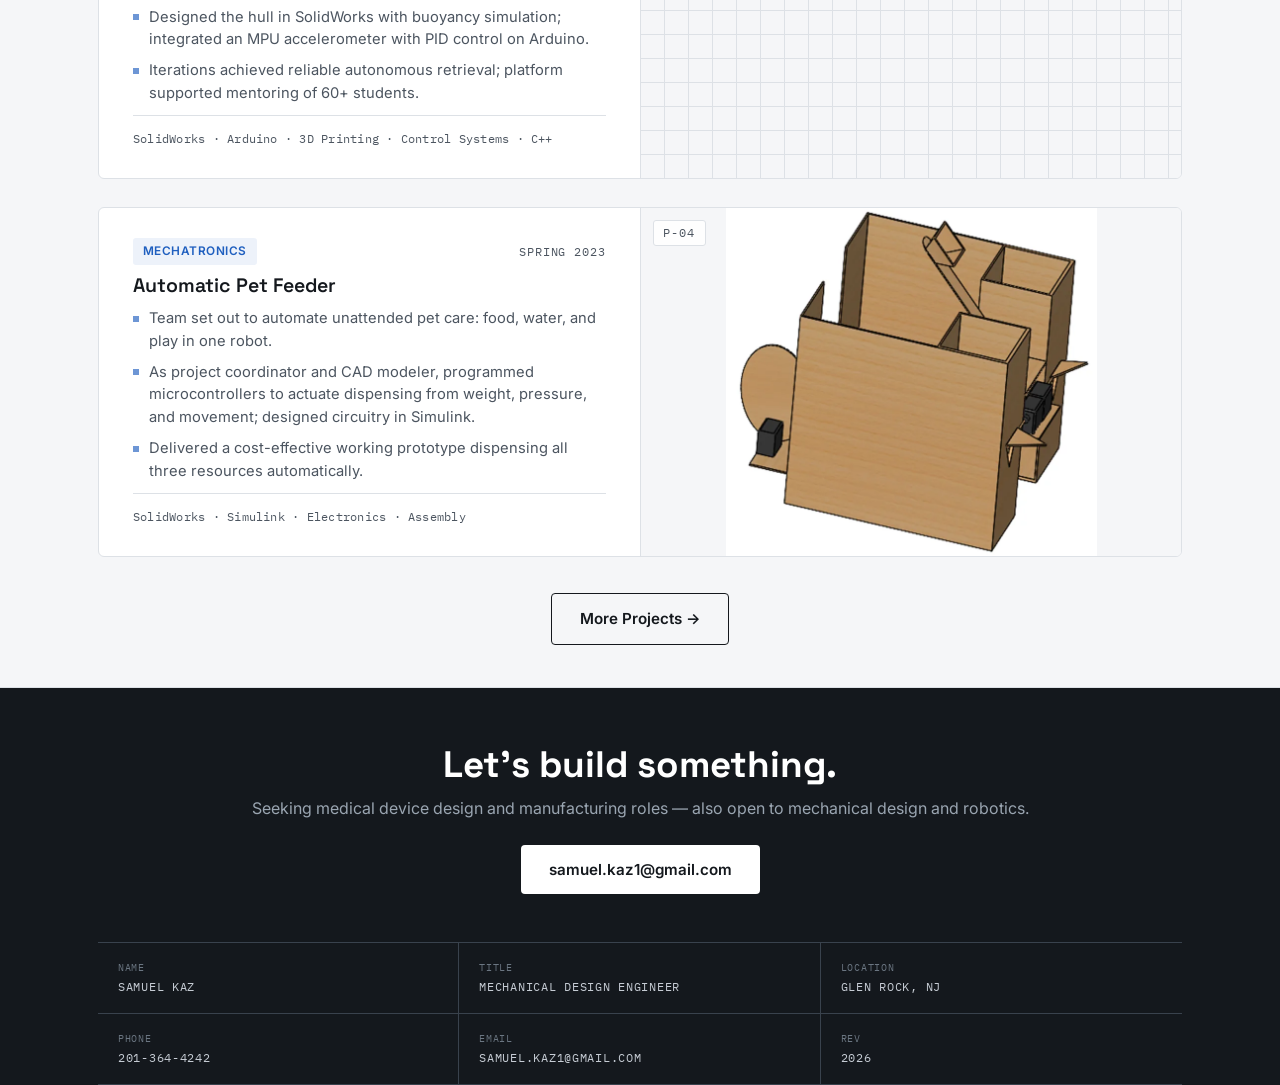
==== commit 4eb5b939: "Nav role text: match name color, uppercase" ====
--- a/index.html
+++ b/index.html
@@ -8,7 +8,7 @@
   <link rel="preconnect" href="https://fonts.googleapis.com">
   <link rel="preconnect" href="https://fonts.gstatic.com" crossorigin>
   <link href="https://fonts.googleapis.com/css2?family=Space+Grotesk:wght@500;600;700&family=Inter:wght@400;500;600&family=IBM+Plex+Mono:wght@400;500&display=swap" rel="stylesheet">
-  <link rel="stylesheet" href="styles.css?v=12">
+  <link rel="stylesheet" href="styles.css?v=13">
 </head>
 <body>
 
@@ -241,6 +241,6 @@
     </div>
   </footer>
 
-  <script src="script.js?v=12"></script>
+  <script src="script.js?v=13"></script>
 </body>
 </html>
--- a/styles.css
+++ b/styles.css
@@ -69,7 +69,7 @@
   color: var(--ink);
 }
 .brand:hover { text-decoration: none; }
-.brand-role { font-weight: 500; color: var(--ink-2); }
+.brand-role { font-weight: 500; color: var(--ink); text-transform: uppercase; }
 .nav-links { display: flex; align-items: center; gap: 30px; }
 .nav-links a {
   font-size: 0.92rem;
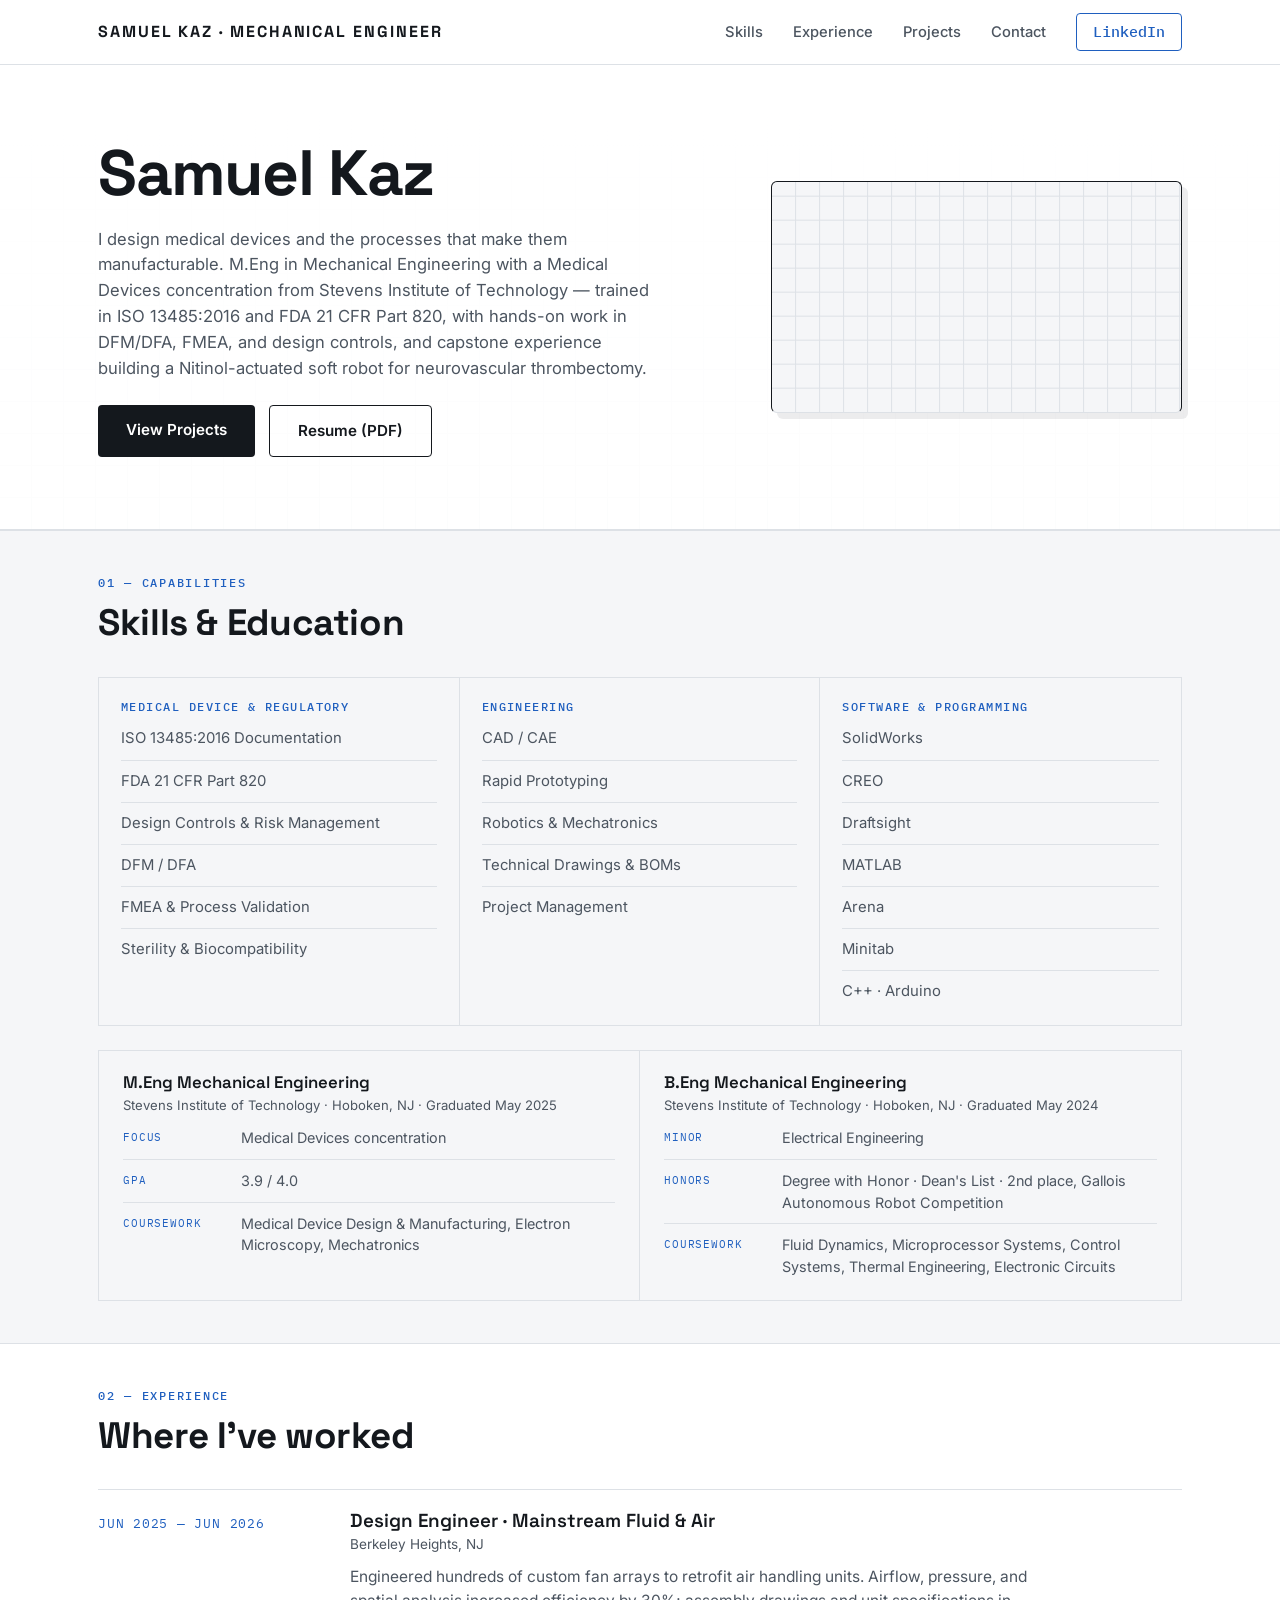
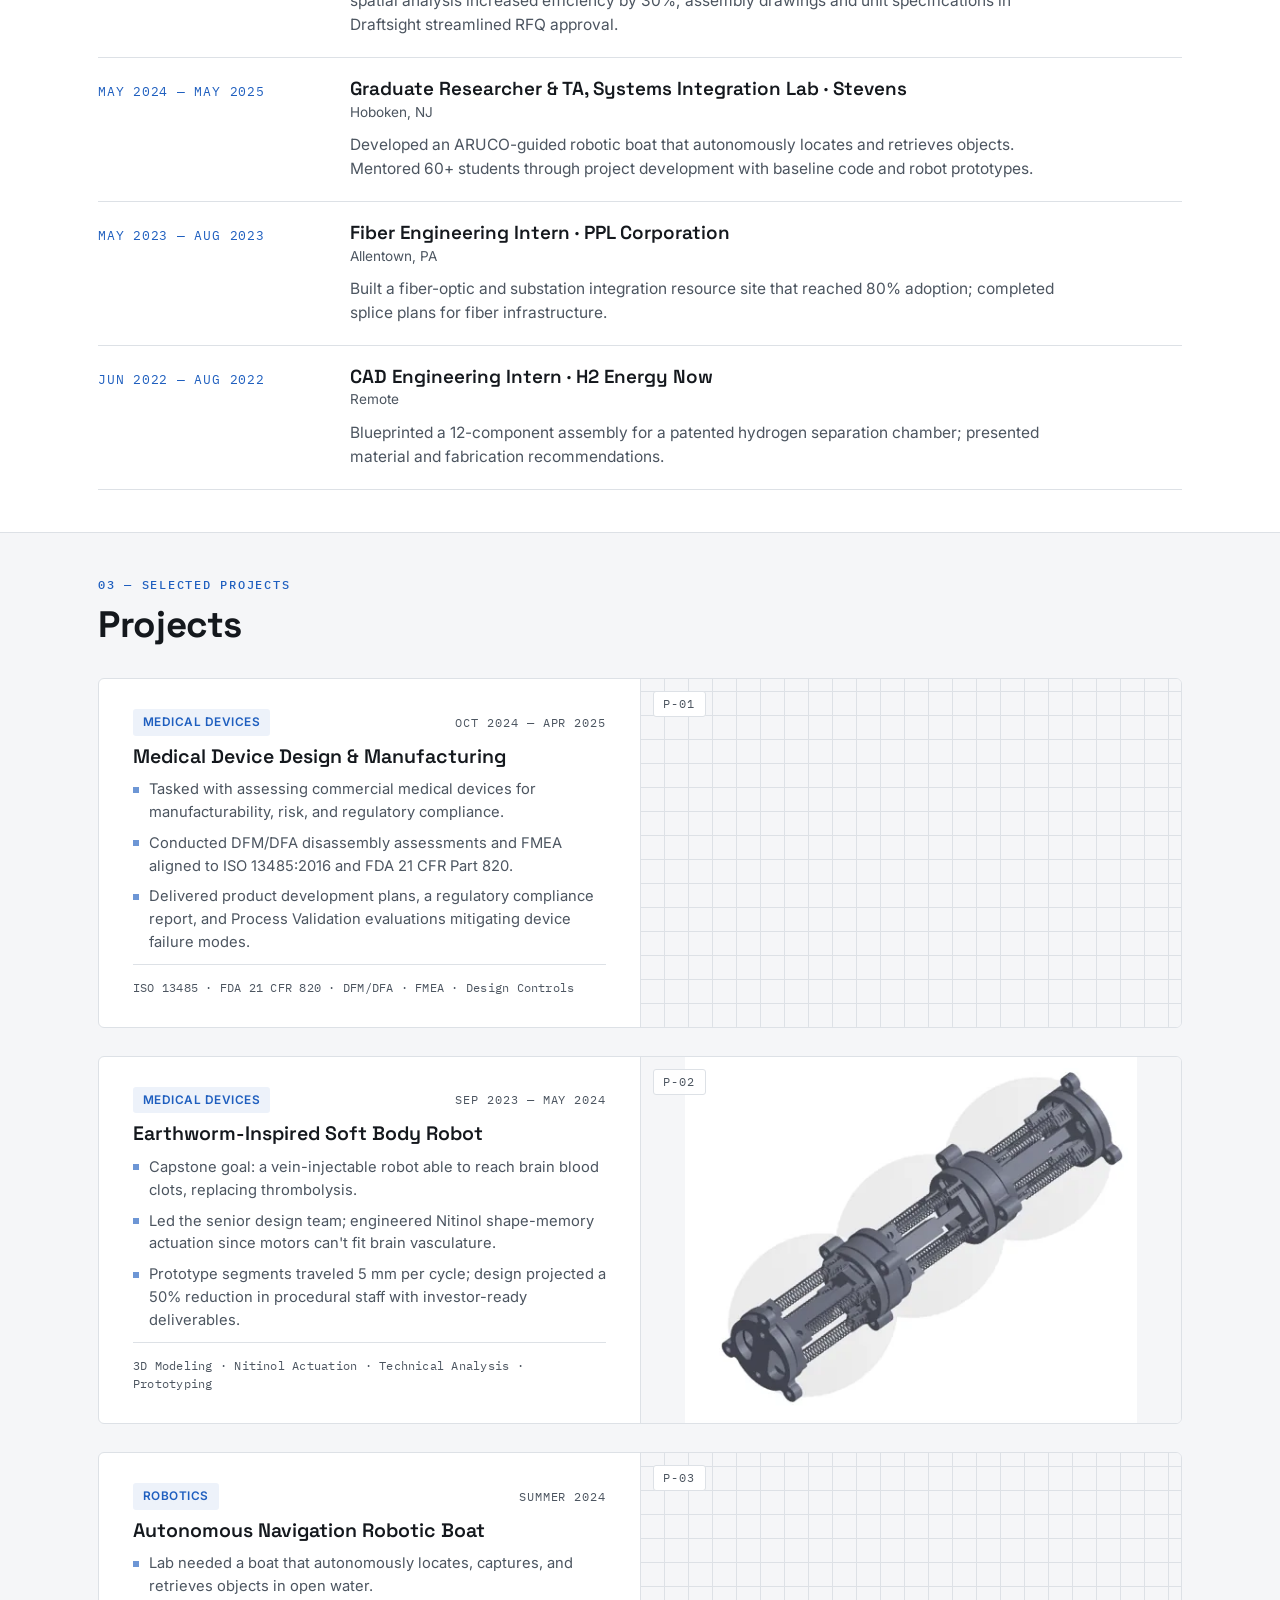
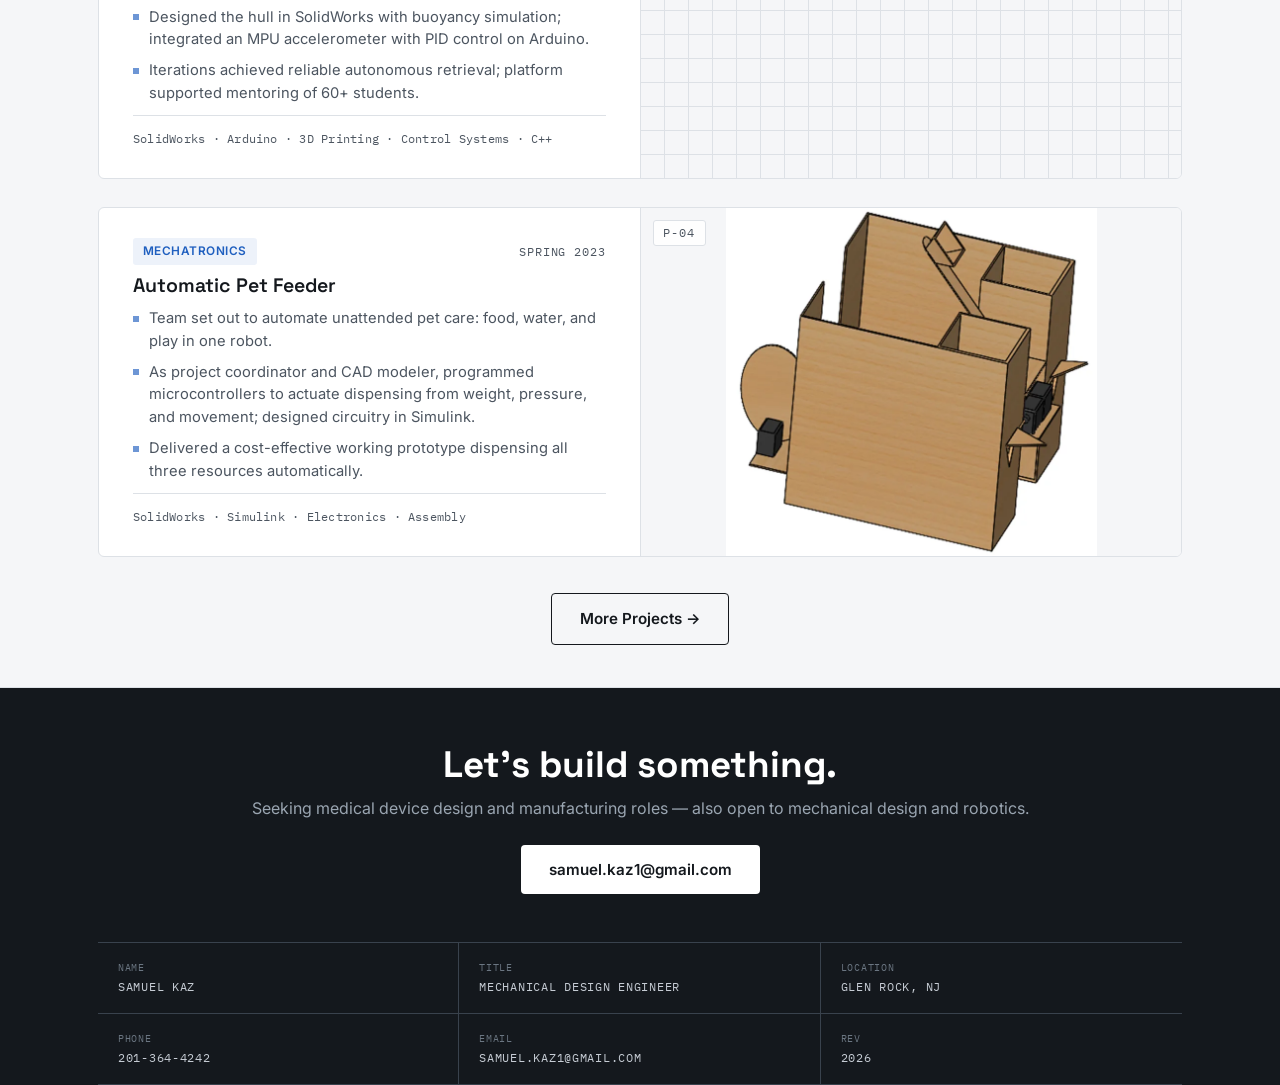
==== commit 03b7113e: "Match nav role text weight to name" ====
--- a/index.html
+++ b/index.html
@@ -8,7 +8,7 @@
   <link rel="preconnect" href="https://fonts.googleapis.com">
   <link rel="preconnect" href="https://fonts.gstatic.com" crossorigin>
   <link href="https://fonts.googleapis.com/css2?family=Space+Grotesk:wght@500;600;700&family=Inter:wght@400;500;600&family=IBM+Plex+Mono:wght@400;500&display=swap" rel="stylesheet">
-  <link rel="stylesheet" href="styles.css?v=13">
+  <link rel="stylesheet" href="styles.css?v=14">
 </head>
 <body>
 
@@ -241,6 +241,6 @@
     </div>
   </footer>
 
-  <script src="script.js?v=13"></script>
+  <script src="script.js?v=14"></script>
 </body>
 </html>
--- a/styles.css
+++ b/styles.css
@@ -69,7 +69,7 @@
   color: var(--ink);
 }
 .brand:hover { text-decoration: none; }
-.brand-role { font-weight: 500; color: var(--ink); text-transform: uppercase; }
+.brand-role { color: var(--ink); text-transform: uppercase; }
 .nav-links { display: flex; align-items: center; gap: 30px; }
 .nav-links a {
   font-size: 0.92rem;
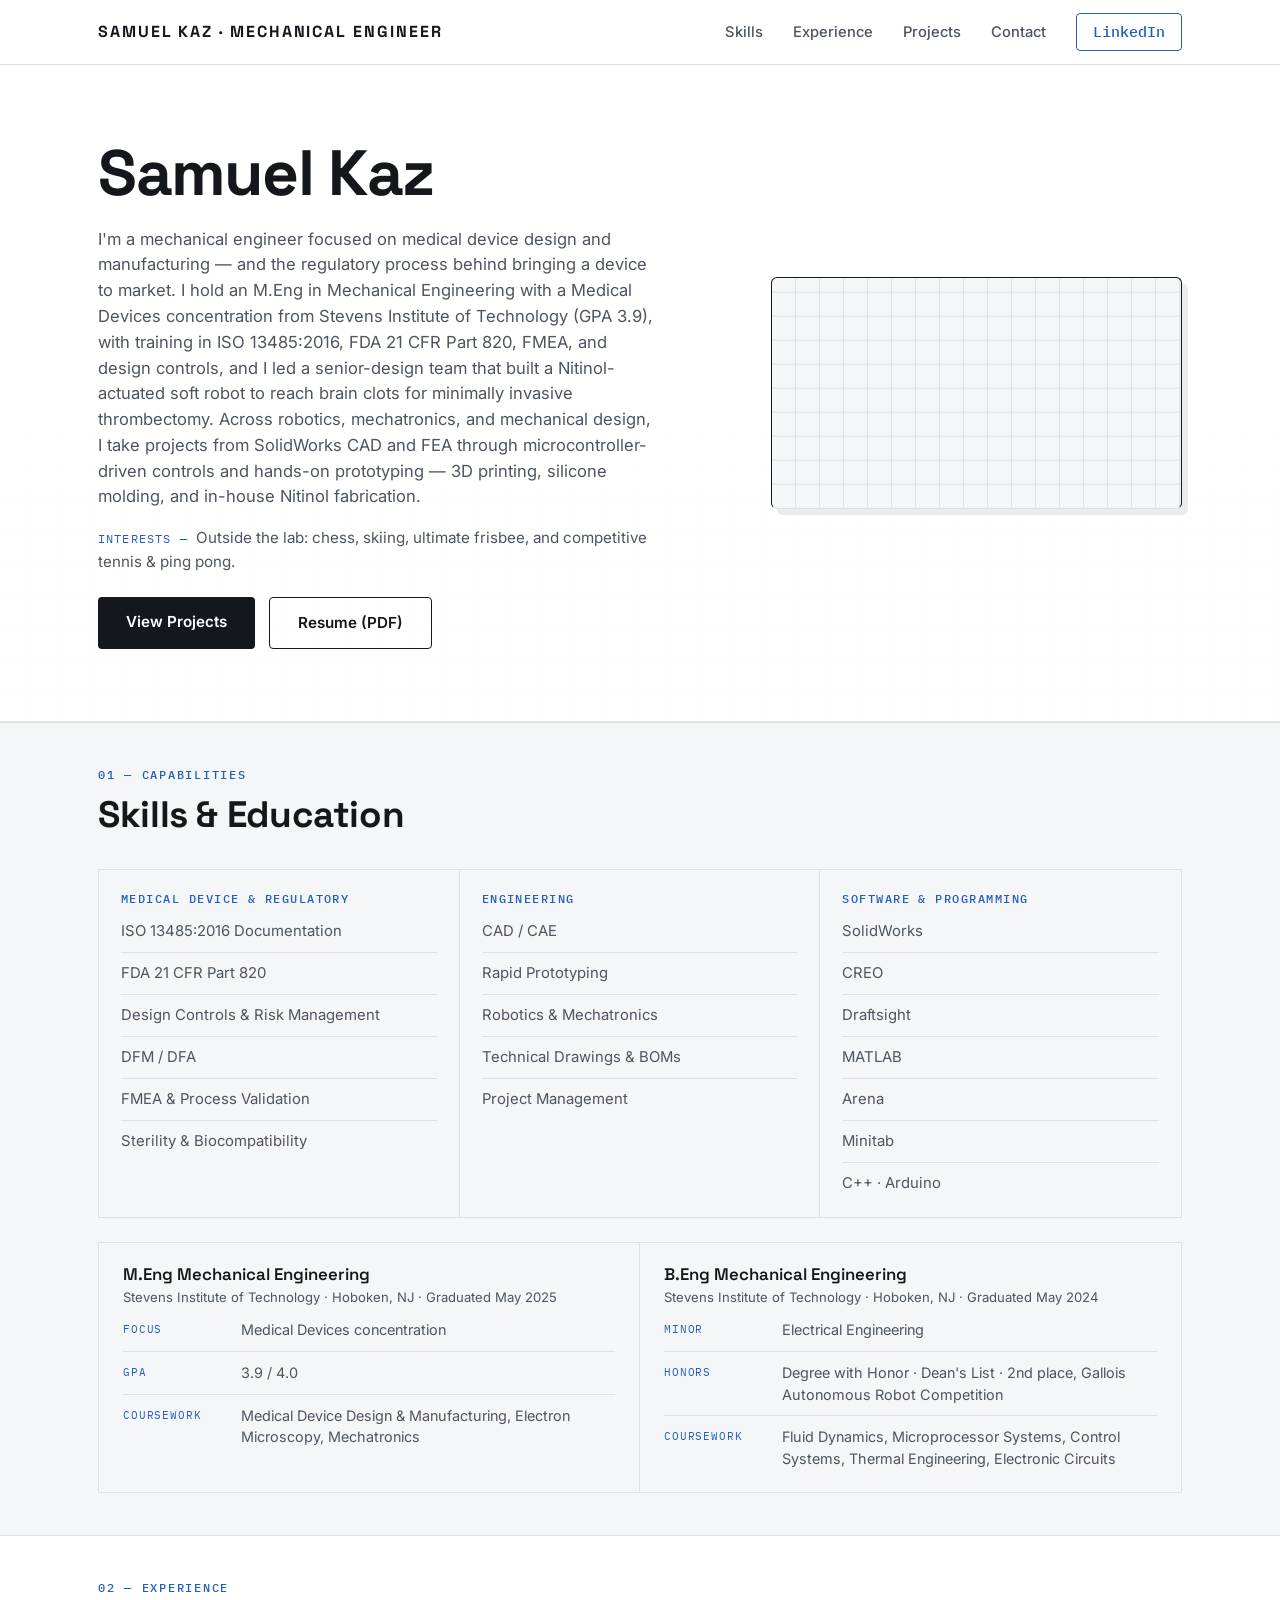
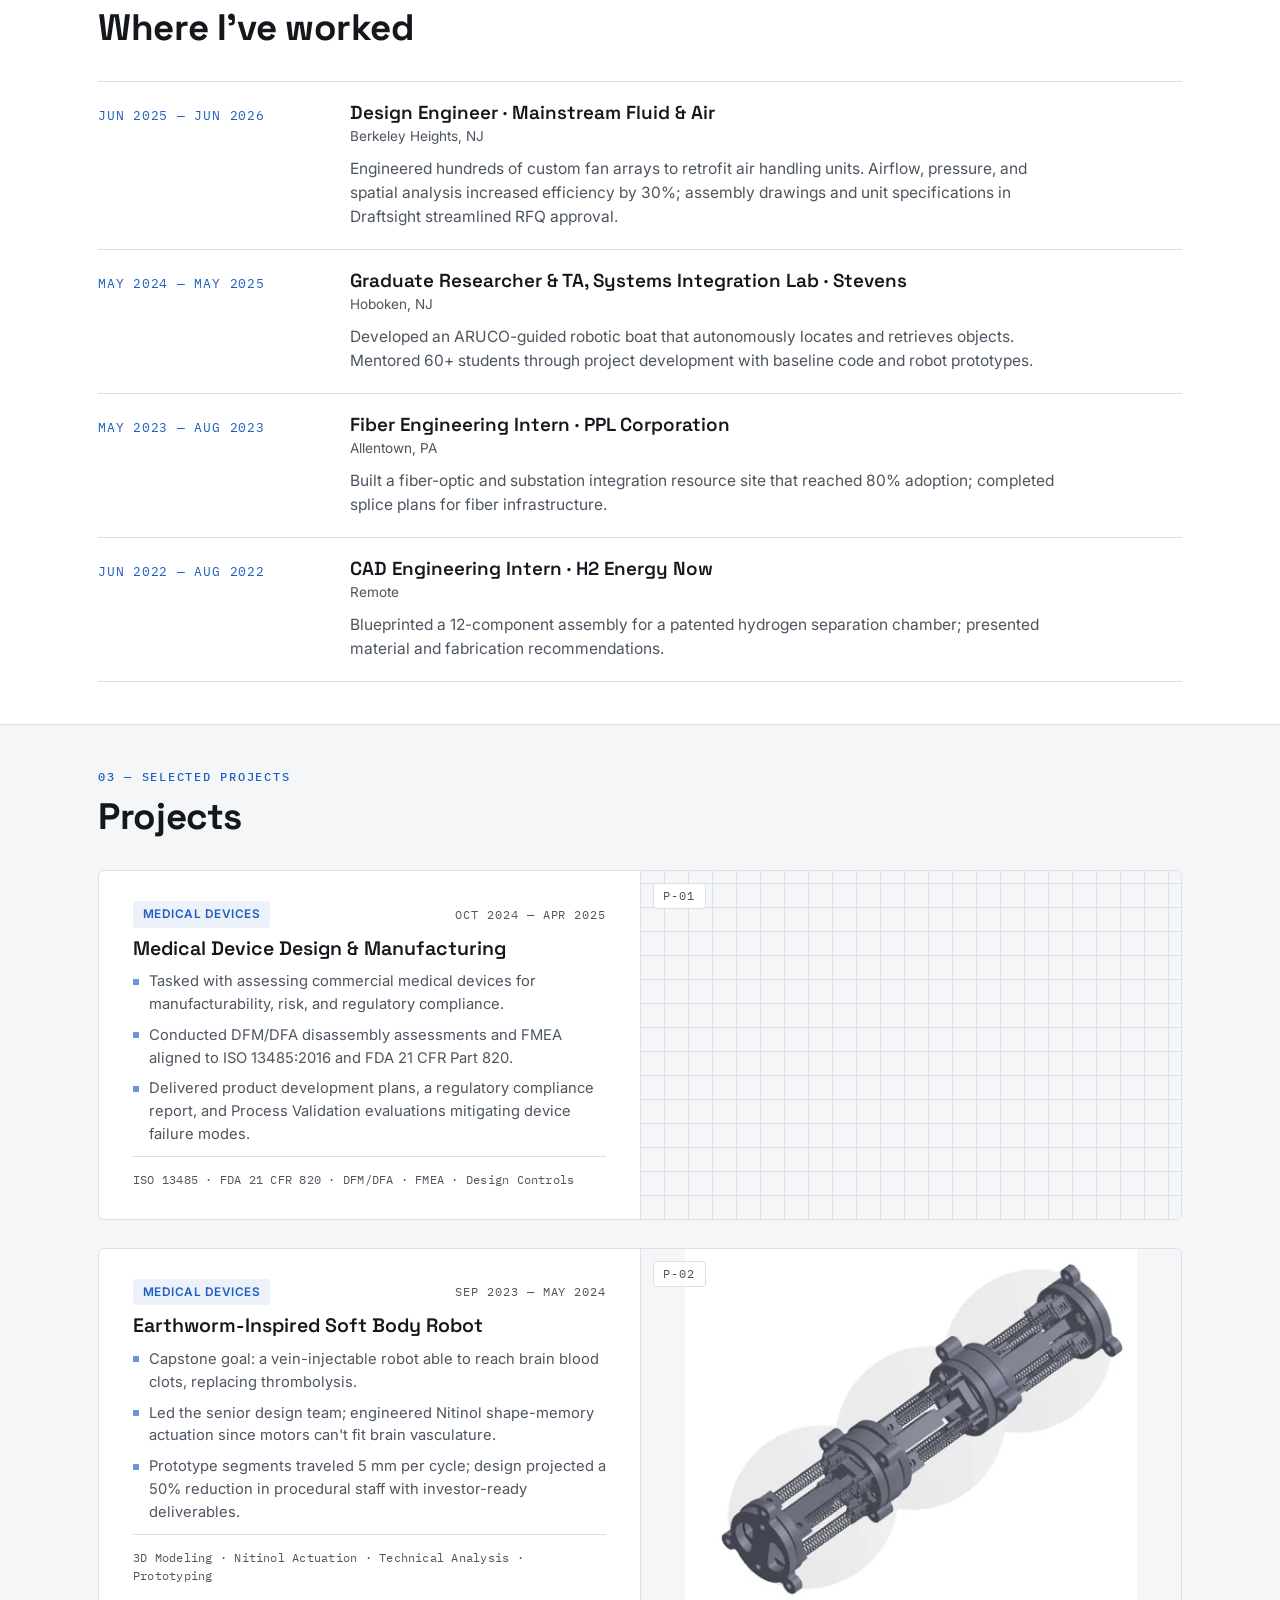
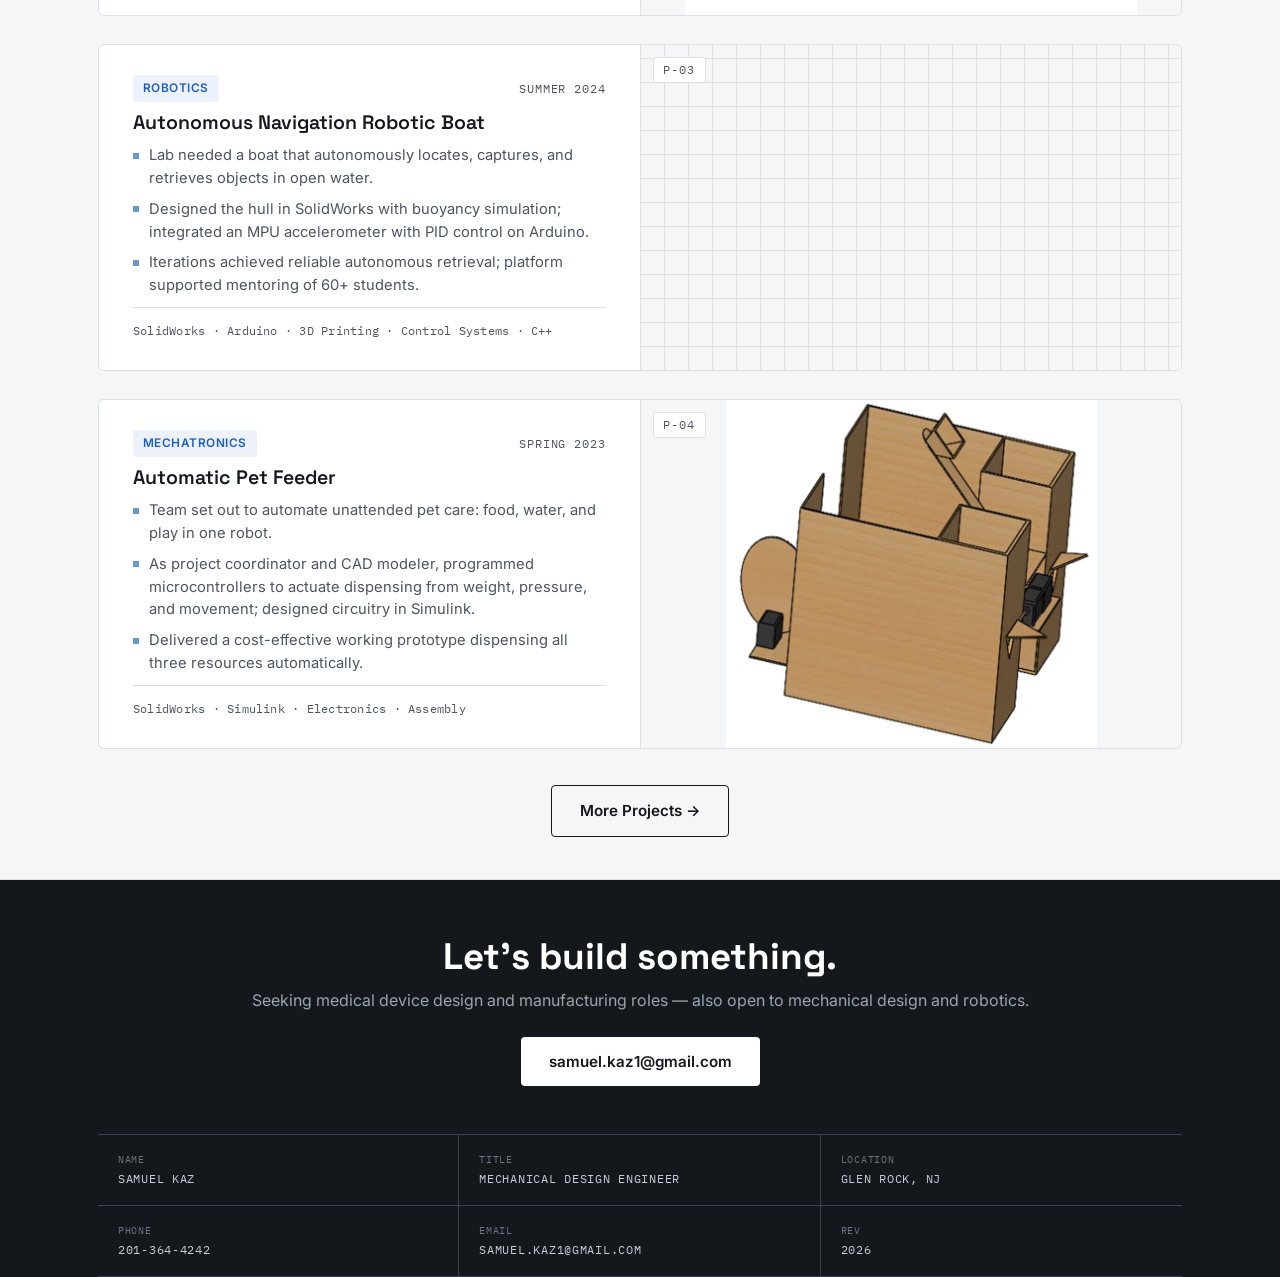
==== commit 13f24d39: "Rewrite hero summary from project docs + resume; add interests line" ====
--- a/index.html
+++ b/index.html
@@ -8,7 +8,7 @@
   <link rel="preconnect" href="https://fonts.googleapis.com">
   <link rel="preconnect" href="https://fonts.gstatic.com" crossorigin>
   <link href="https://fonts.googleapis.com/css2?family=Space+Grotesk:wght@500;600;700&family=Inter:wght@400;500;600&family=IBM+Plex+Mono:wght@400;500&display=swap" rel="stylesheet">
-  <link rel="stylesheet" href="styles.css?v=14">
+  <link rel="stylesheet" href="styles.css?v=15">
 </head>
 <body>
 
@@ -33,12 +33,21 @@
       <div class="hero-main">
         <h1>Samuel&nbsp;Kaz</h1>
         <p class="hero-lede">
-          I design medical devices and the processes that make them
-          manufacturable. M.Eng in Mechanical Engineering with a Medical
-          Devices concentration from Stevens Institute of Technology — trained
-          in ISO 13485:2016 and FDA 21 CFR Part 820, with hands-on work in
-          DFM/DFA, FMEA, and design controls, and capstone experience building
-          a Nitinol-actuated soft robot for neurovascular thrombectomy.
+          I'm a mechanical engineer focused on medical device design and
+          manufacturing — and the regulatory process behind bringing a device
+          to market. I hold an M.Eng in Mechanical Engineering with a Medical
+          Devices concentration from Stevens Institute of Technology (GPA 3.9),
+          with training in ISO 13485:2016, FDA 21 CFR Part 820, FMEA, and
+          design controls, and I led a senior-design team that built a
+          Nitinol-actuated soft robot to reach brain clots for minimally
+          invasive thrombectomy. Across robotics, mechatronics, and mechanical
+          design, I take projects from SolidWorks CAD and FEA through
+          microcontroller-driven controls and hands-on prototyping — 3D
+          printing, silicone molding, and in-house Nitinol fabrication.
+        </p>
+        <p class="hero-interests">
+          Outside the lab: chess, skiing, ultimate frisbee, and competitive
+          tennis &amp; ping pong.
         </p>
         <div class="hero-cta">
           <a class="btn btn-solid" href="#projects">View Projects</a>
@@ -241,6 +250,6 @@
     </div>
   </footer>
 
-  <script src="script.js?v=14"></script>
+  <script src="script.js?v=15"></script>
 </body>
 </html>
--- a/styles.css
+++ b/styles.css
@@ -127,7 +127,20 @@
   font-size: 1.04rem;
   color: var(--ink-2);
   max-width: 56ch;
+  margin-bottom: 16px;
+}
+.hero-interests {
+  font-size: 0.95rem;
+  color: var(--ink-2);
+  max-width: 56ch;
   margin-bottom: 24px;
+}
+.hero-interests::before {
+  content: "INTERESTS — ";
+  font-family: "IBM Plex Mono", monospace;
+  font-size: 0.72rem;
+  letter-spacing: 0.1em;
+  color: var(--blue);
 }
 .hero-cta { display: flex; gap: 14px; flex-wrap: wrap; }
 
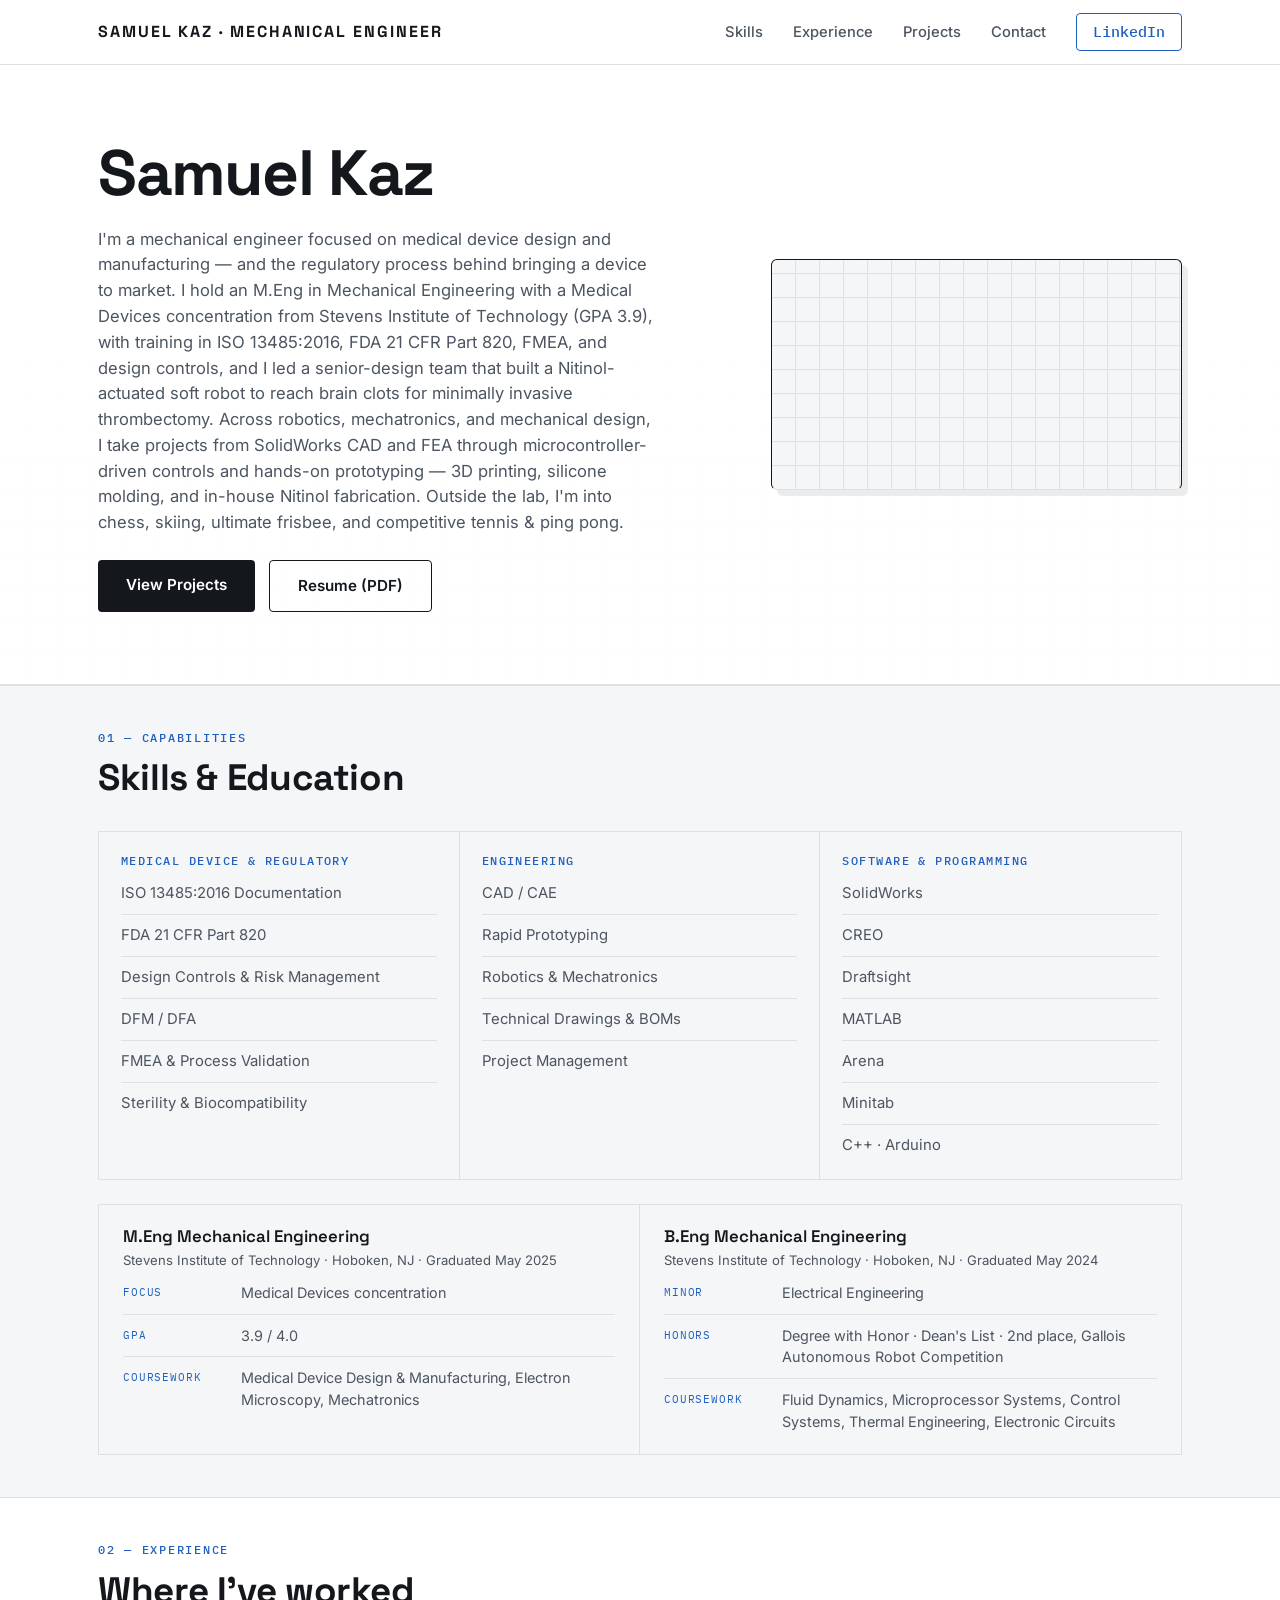
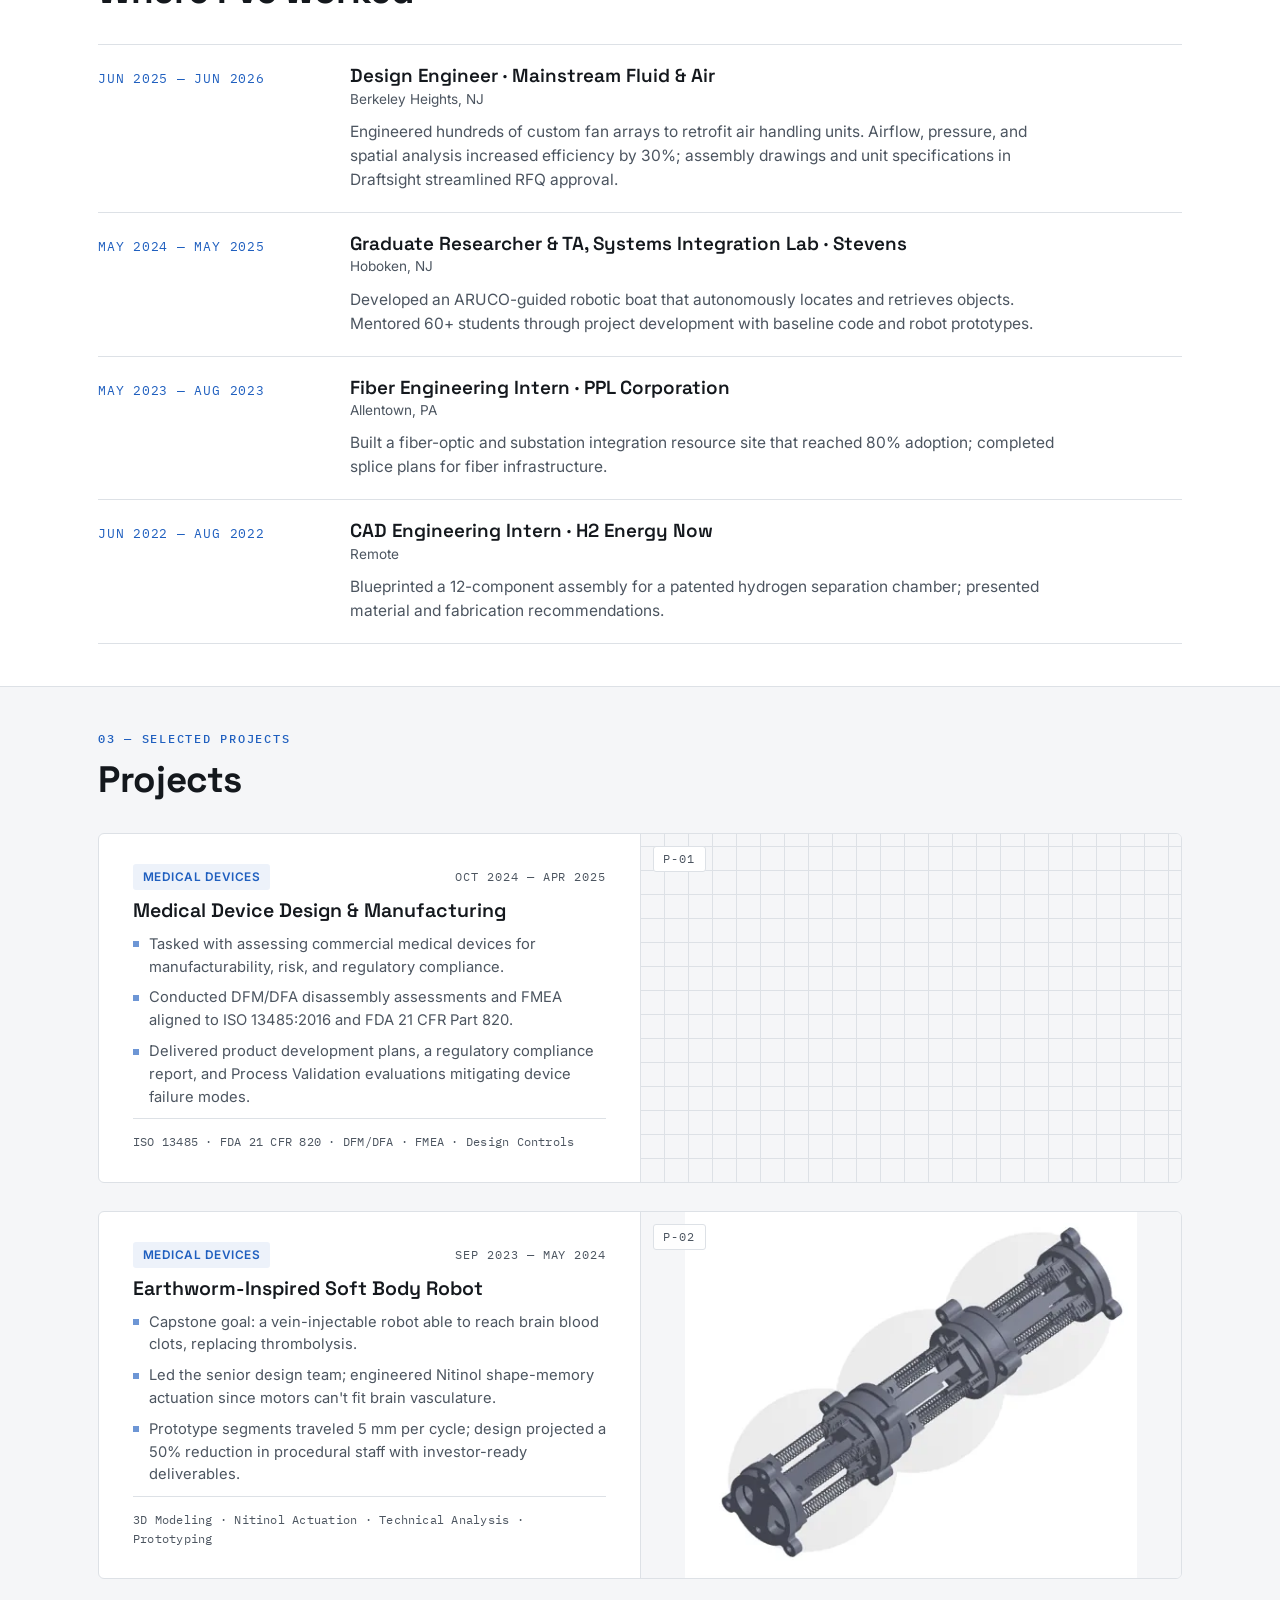
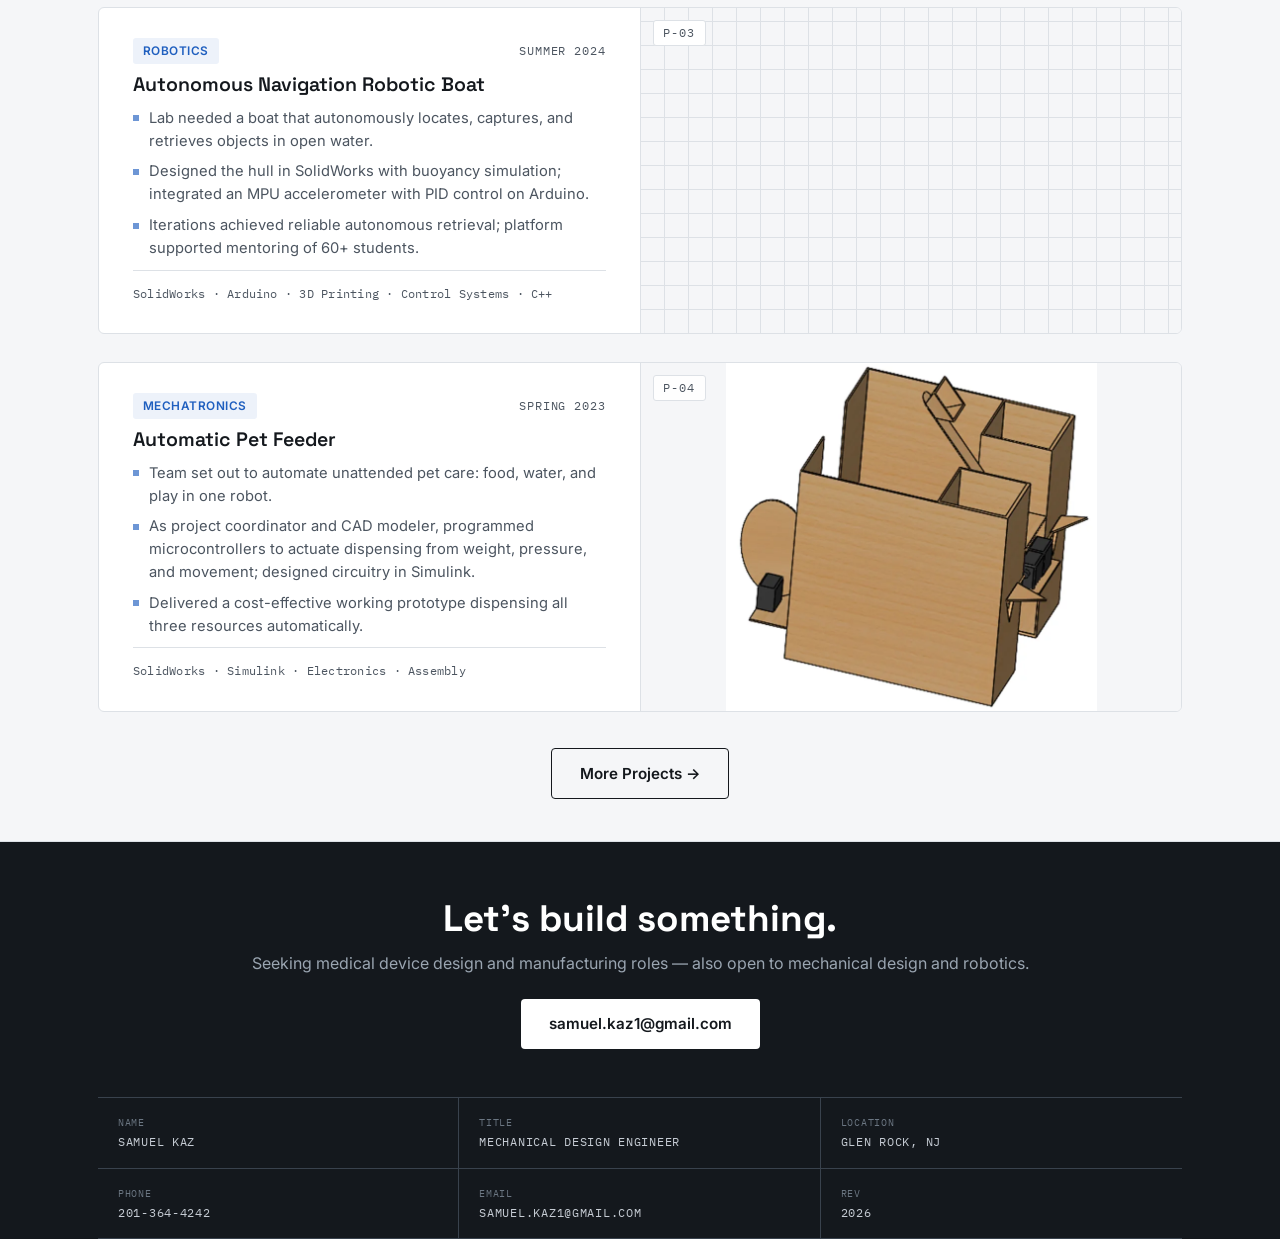
==== commit fc3096ec: "Merge interests into the summary paragraph" ====
--- a/index.html
+++ b/index.html
@@ -8,7 +8,7 @@
   <link rel="preconnect" href="https://fonts.googleapis.com">
   <link rel="preconnect" href="https://fonts.gstatic.com" crossorigin>
   <link href="https://fonts.googleapis.com/css2?family=Space+Grotesk:wght@500;600;700&family=Inter:wght@400;500;600&family=IBM+Plex+Mono:wght@400;500&display=swap" rel="stylesheet">
-  <link rel="stylesheet" href="styles.css?v=15">
+  <link rel="stylesheet" href="styles.css?v=16">
 </head>
 <body>
 
@@ -44,10 +44,8 @@
           design, I take projects from SolidWorks CAD and FEA through
           microcontroller-driven controls and hands-on prototyping — 3D
           printing, silicone molding, and in-house Nitinol fabrication.
-        </p>
-        <p class="hero-interests">
-          Outside the lab: chess, skiing, ultimate frisbee, and competitive
-          tennis &amp; ping pong.
+          Outside the lab, I'm into chess, skiing, ultimate frisbee, and
+          competitive tennis &amp; ping pong.
         </p>
         <div class="hero-cta">
           <a class="btn btn-solid" href="#projects">View Projects</a>
@@ -250,6 +248,6 @@
     </div>
   </footer>
 
-  <script src="script.js?v=15"></script>
+  <script src="script.js?v=16"></script>
 </body>
 </html>
--- a/styles.css
+++ b/styles.css
@@ -127,20 +127,7 @@
   font-size: 1.04rem;
   color: var(--ink-2);
   max-width: 56ch;
-  margin-bottom: 16px;
-}
-.hero-interests {
-  font-size: 0.95rem;
-  color: var(--ink-2);
-  max-width: 56ch;
   margin-bottom: 24px;
-}
-.hero-interests::before {
-  content: "INTERESTS — ";
-  font-family: "IBM Plex Mono", monospace;
-  font-size: 0.72rem;
-  letter-spacing: 0.1em;
-  color: var(--blue);
 }
 .hero-cta { display: flex; gap: 14px; flex-wrap: wrap; }
 
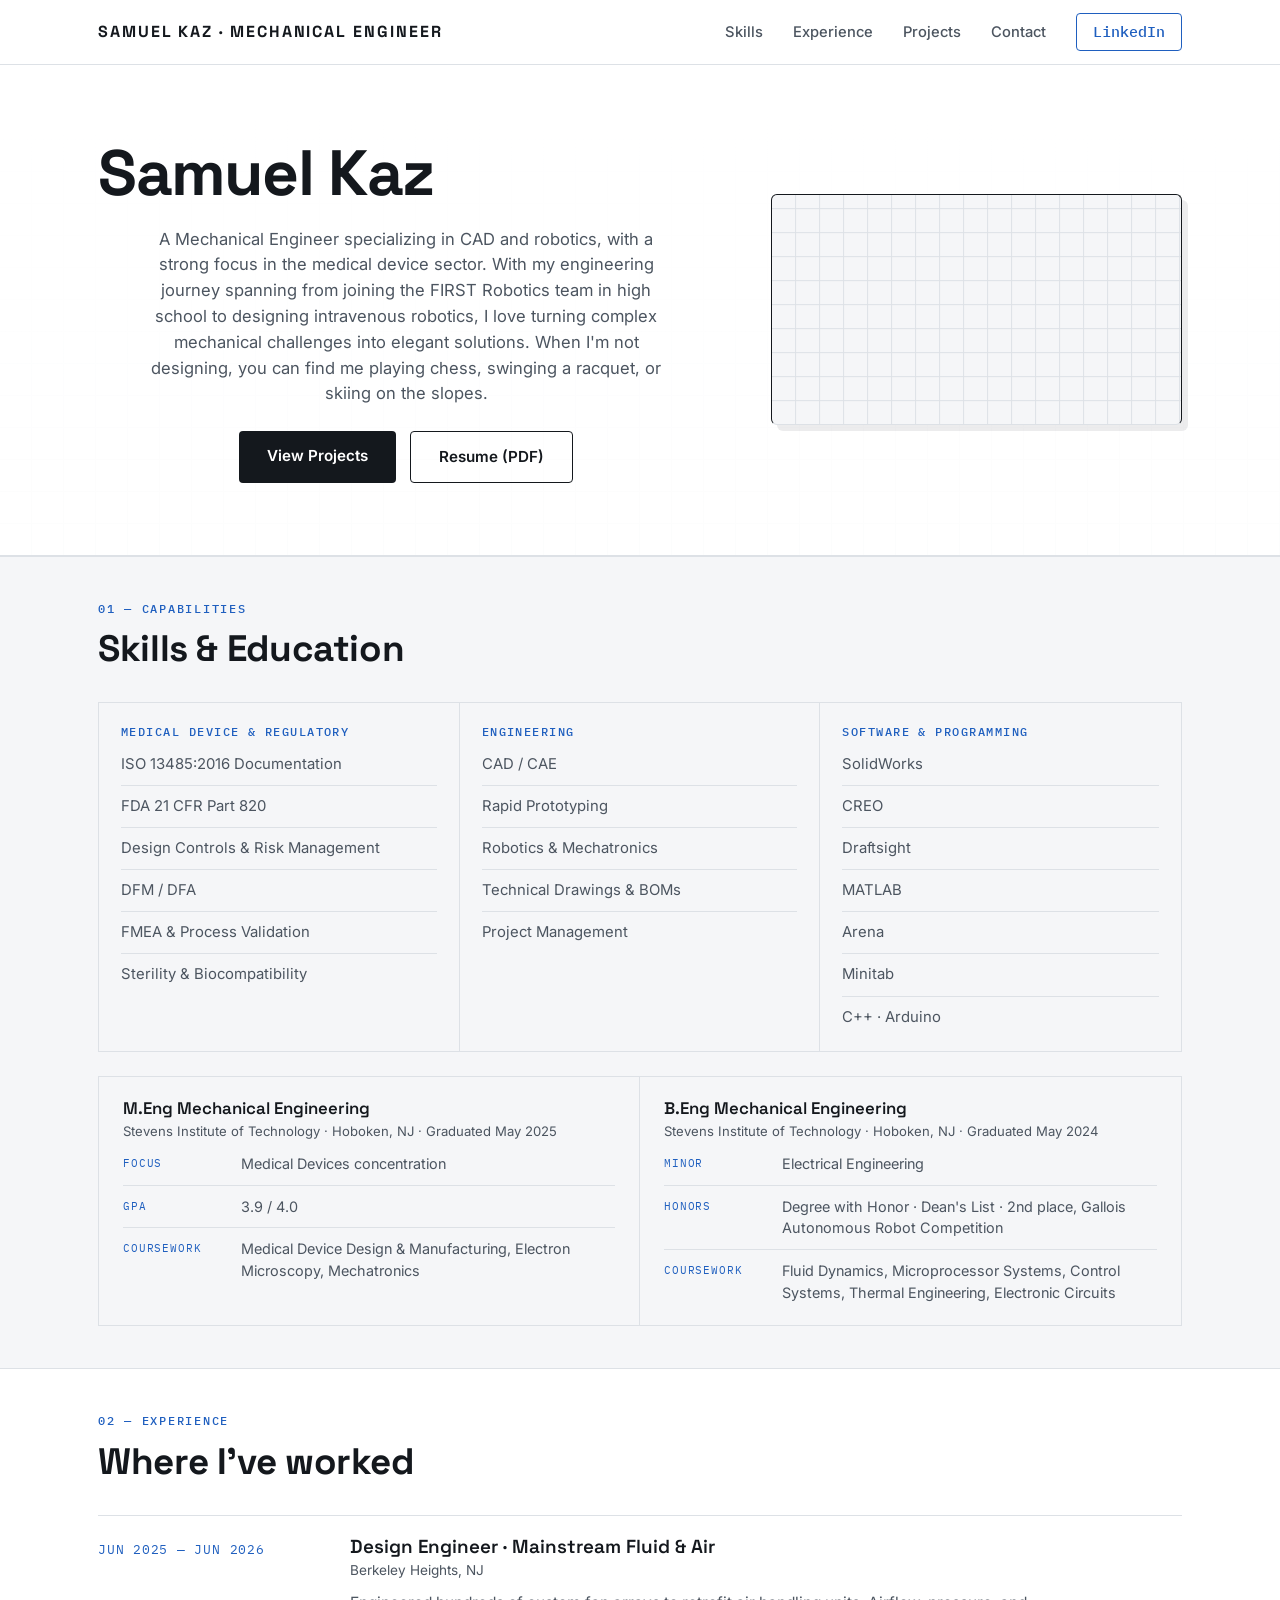
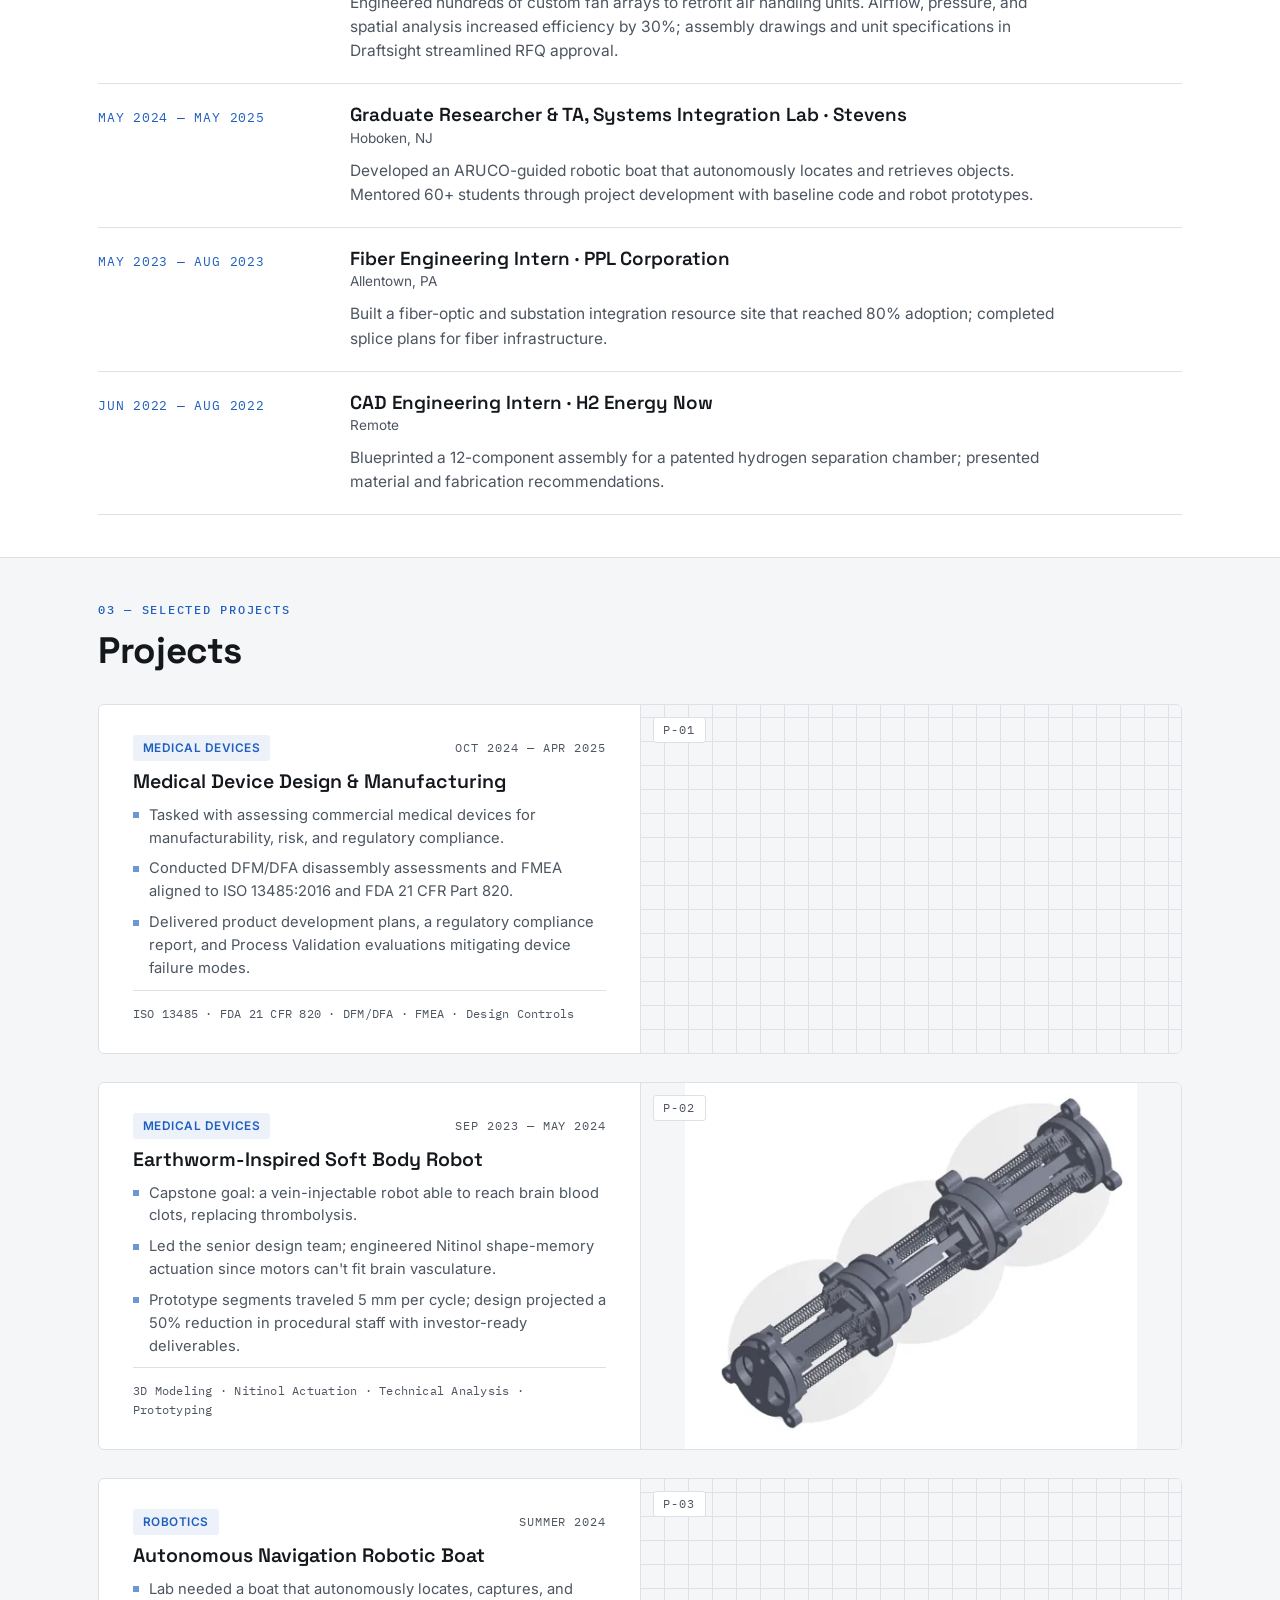
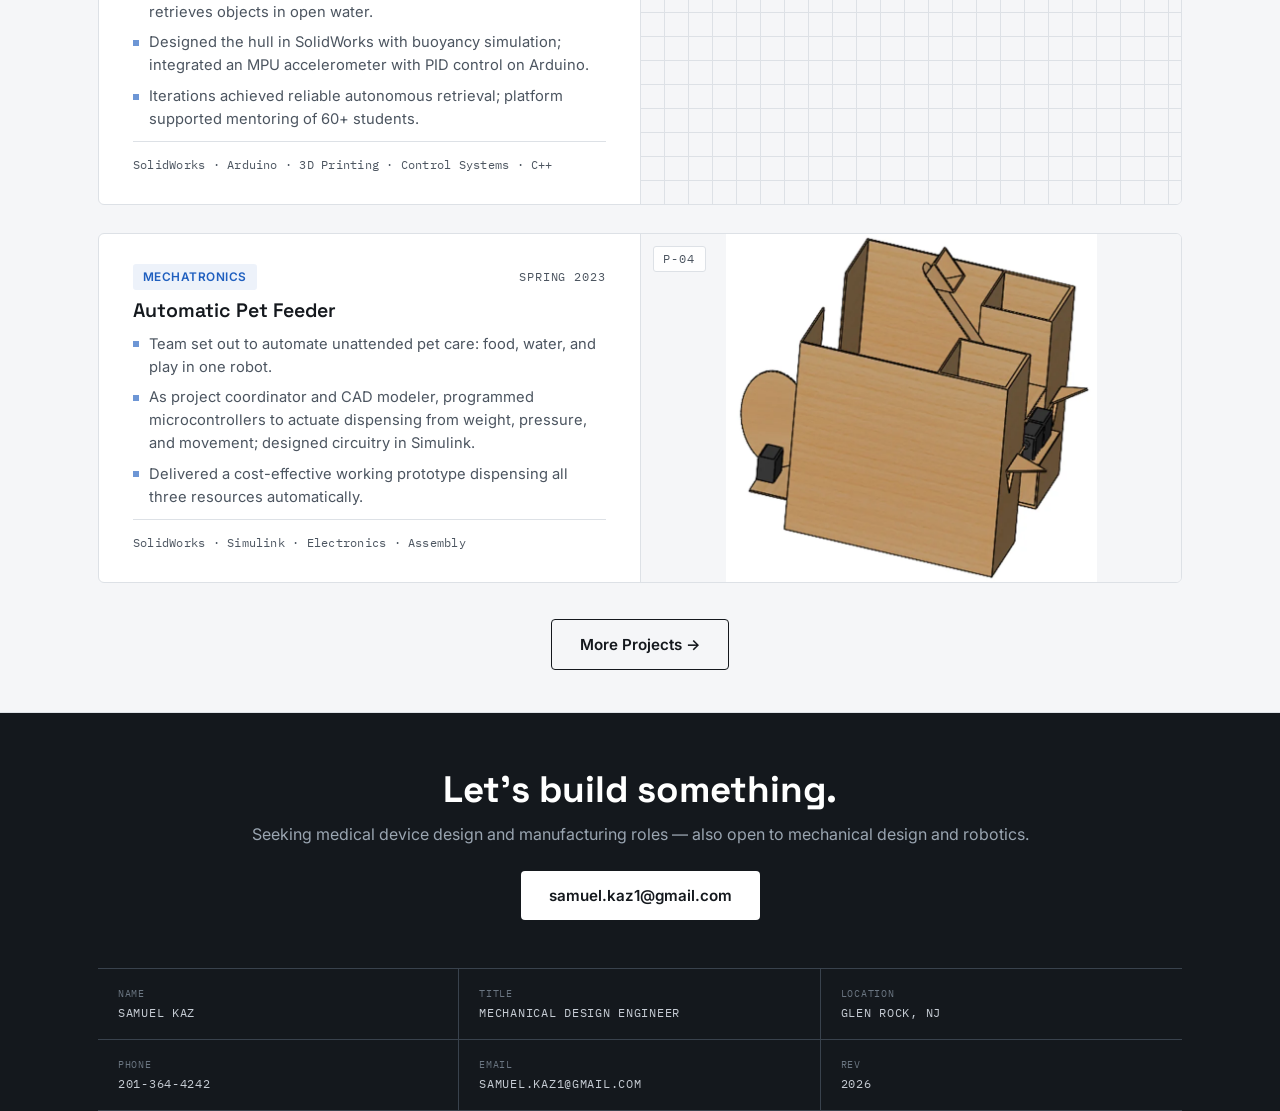
==== commit ffeb9a29: "Center hero summary with balanced lines and center CTA buttons" ====
--- a/index.html
+++ b/index.html
@@ -33,19 +33,12 @@
       <div class="hero-main">
         <h1>Samuel&nbsp;Kaz</h1>
         <p class="hero-lede">
-          I'm a mechanical engineer focused on medical device design and
-          manufacturing — and the regulatory process behind bringing a device
-          to market. I hold an M.Eng in Mechanical Engineering with a Medical
-          Devices concentration from Stevens Institute of Technology (GPA 3.9),
-          with training in ISO 13485:2016, FDA 21 CFR Part 820, FMEA, and
-          design controls, and I led a senior-design team that built a
-          Nitinol-actuated soft robot to reach brain clots for minimally
-          invasive thrombectomy. Across robotics, mechatronics, and mechanical
-          design, I take projects from SolidWorks CAD and FEA through
-          microcontroller-driven controls and hands-on prototyping — 3D
-          printing, silicone molding, and in-house Nitinol fabrication.
-          Outside the lab, I'm into chess, skiing, ultimate frisbee, and
-          competitive tennis &amp; ping pong.
+          
+          A Mechanical Engineer specializing in CAD and robotics, with a strong focus in the medical device sector. 
+          With my engineering journey spanning from joining the FIRST Robotics team in high school to designing intravenous 
+          robotics, I love turning complex mechanical challenges into elegant solutions. 
+          When I'm not designing, you can find me playing chess, swinging a racquet, or skiing on the slopes.
+
         </p>
         <div class="hero-cta">
           <a class="btn btn-solid" href="#projects">View Projects</a>
--- a/styles.css
+++ b/styles.css
@@ -126,10 +126,12 @@
 .hero-lede {
   font-size: 1.04rem;
   color: var(--ink-2);
-  max-width: 56ch;
-  margin-bottom: 24px;
-}
-.hero-cta { display: flex; gap: 14px; flex-wrap: wrap; }
+  max-width: 52ch;
+  margin: 0 auto 24px;
+  text-align: center;
+  text-wrap: balance;
+}
+.hero-cta { display: flex; gap: 14px; flex-wrap: wrap; justify-content: center; }
 
 /* Buttons */
 .btn {
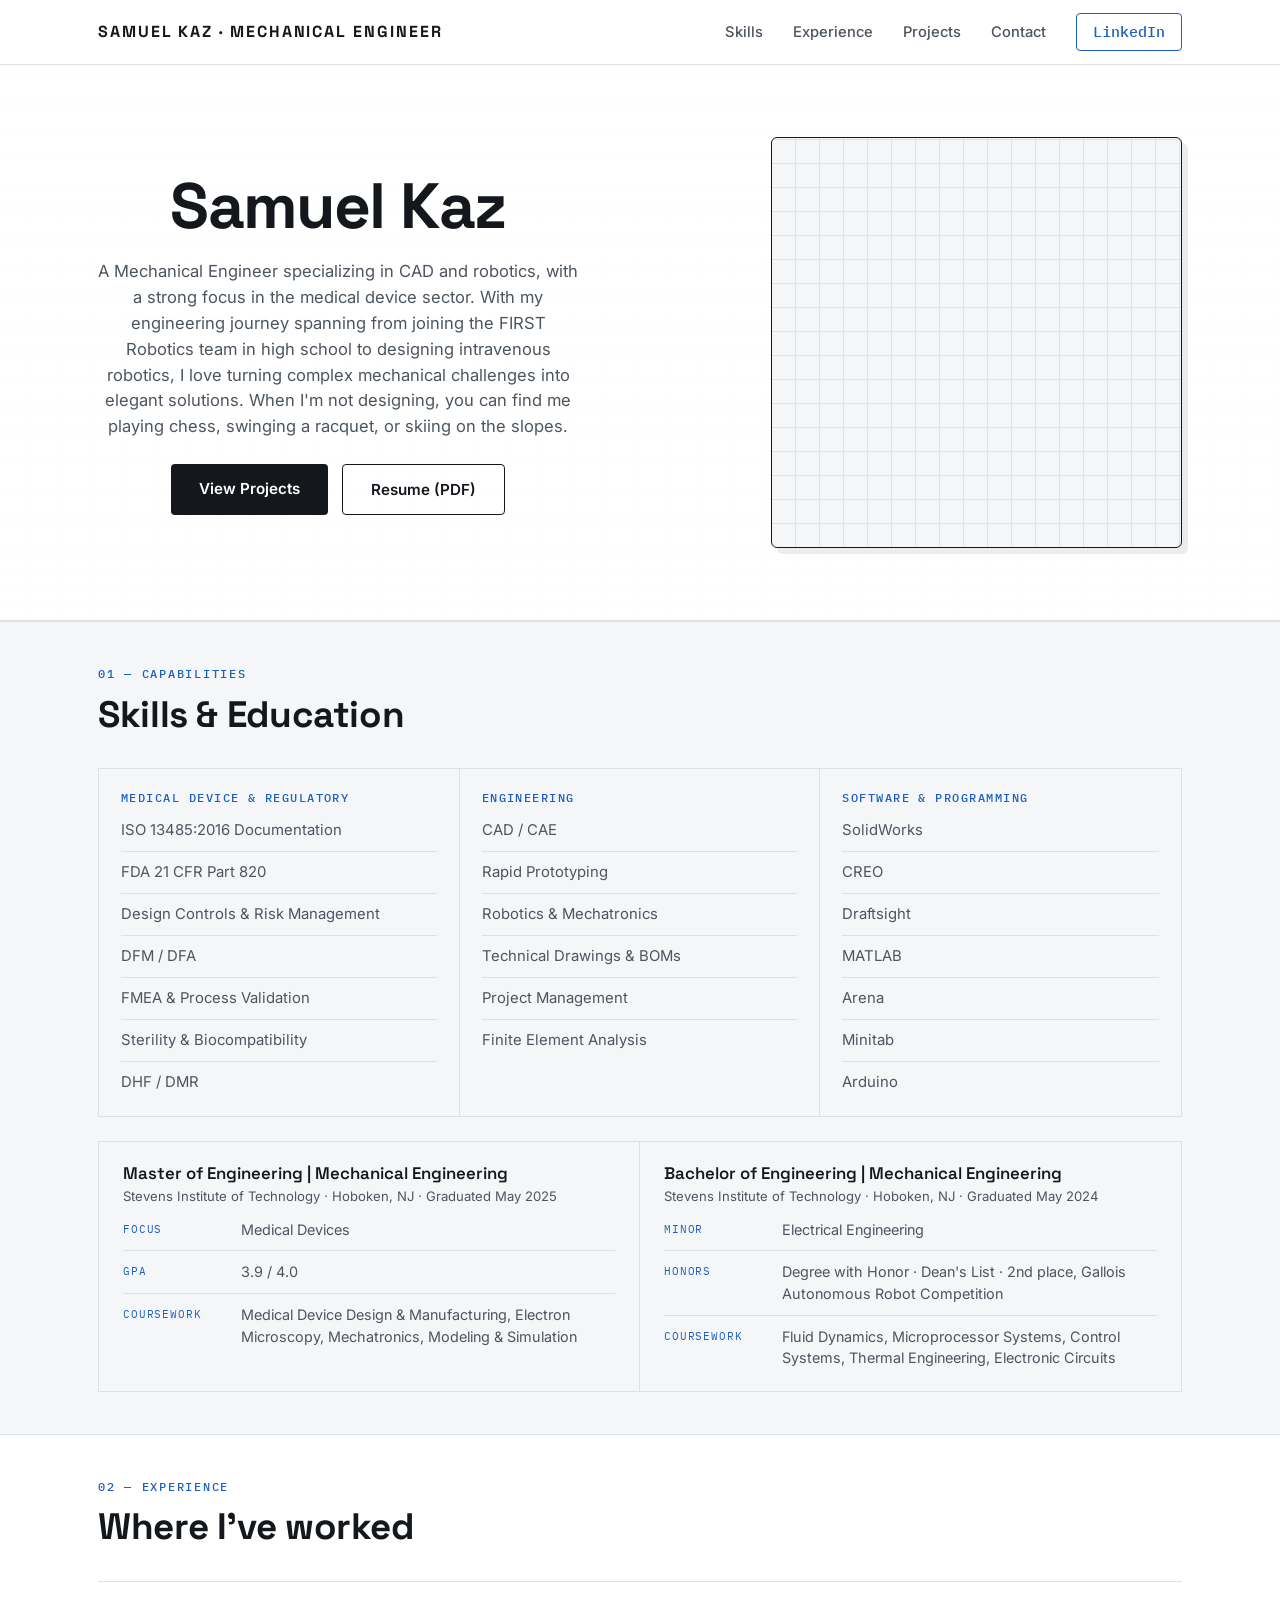
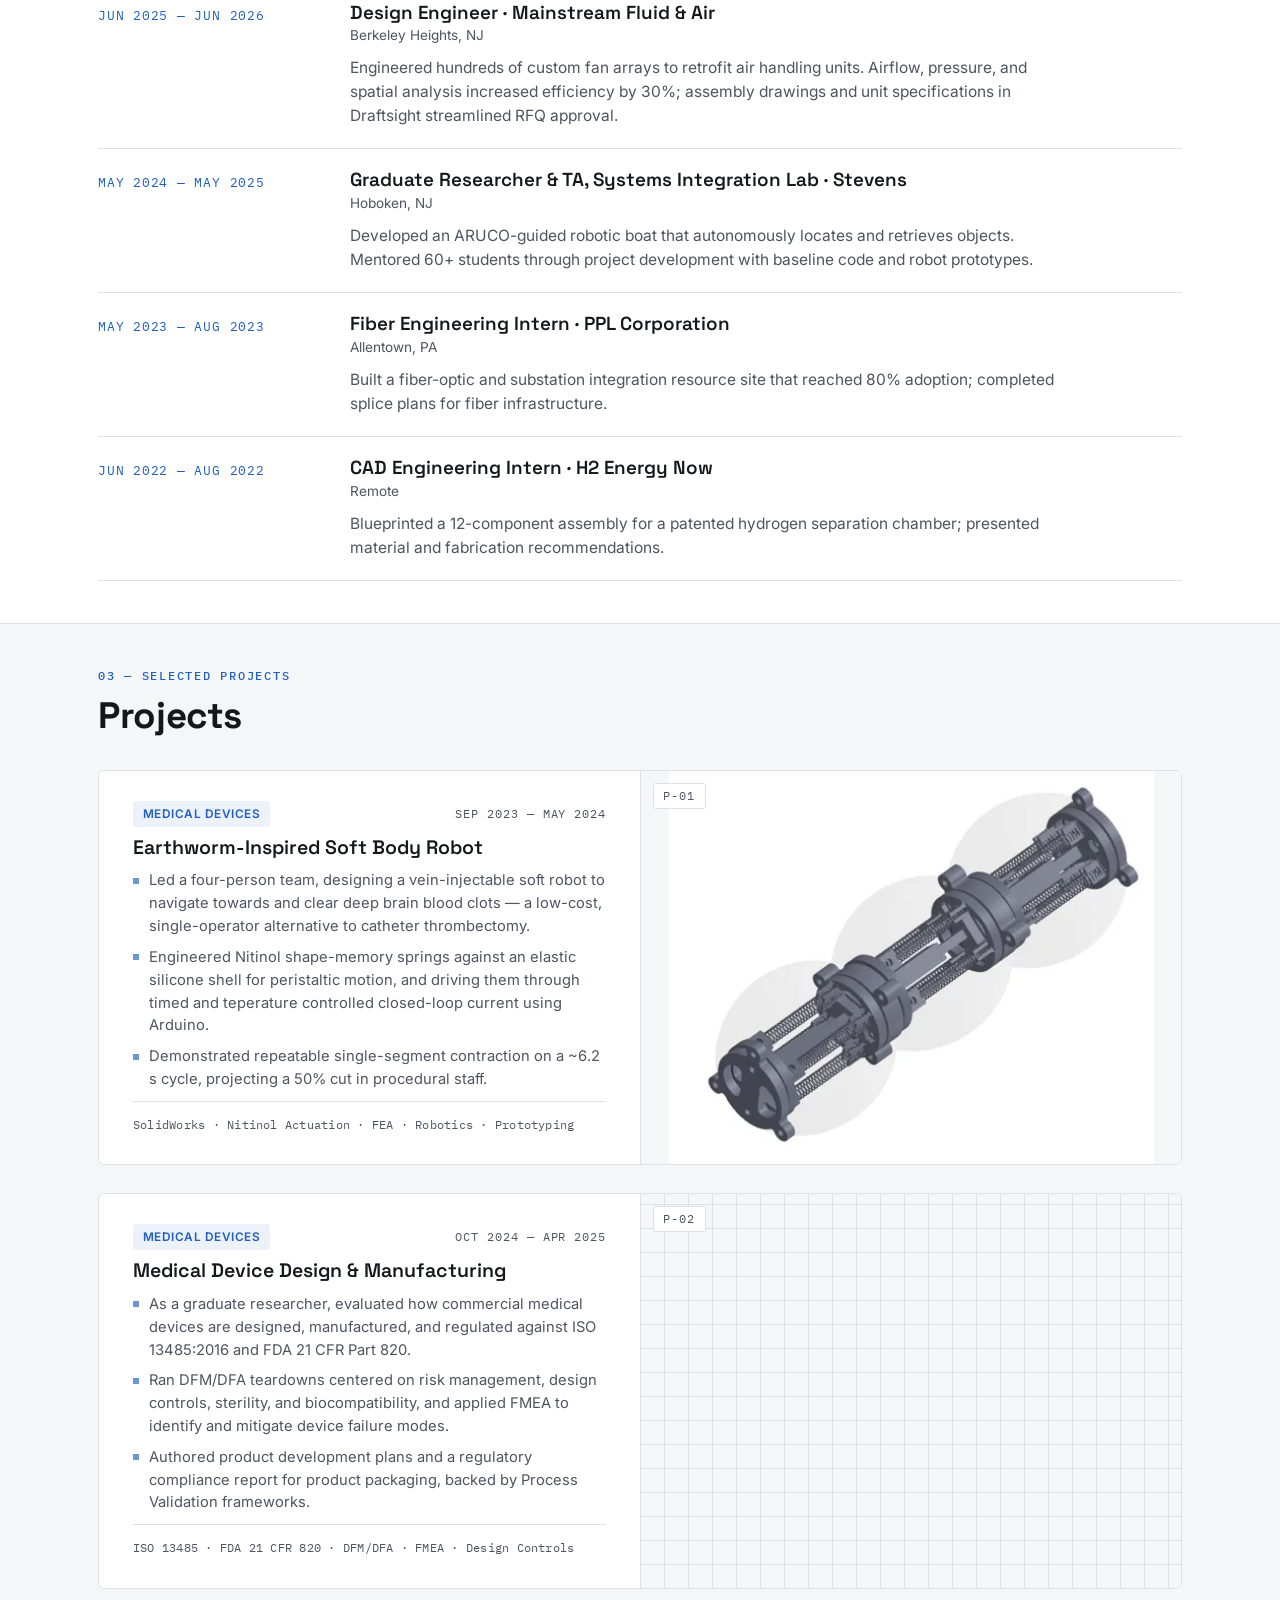
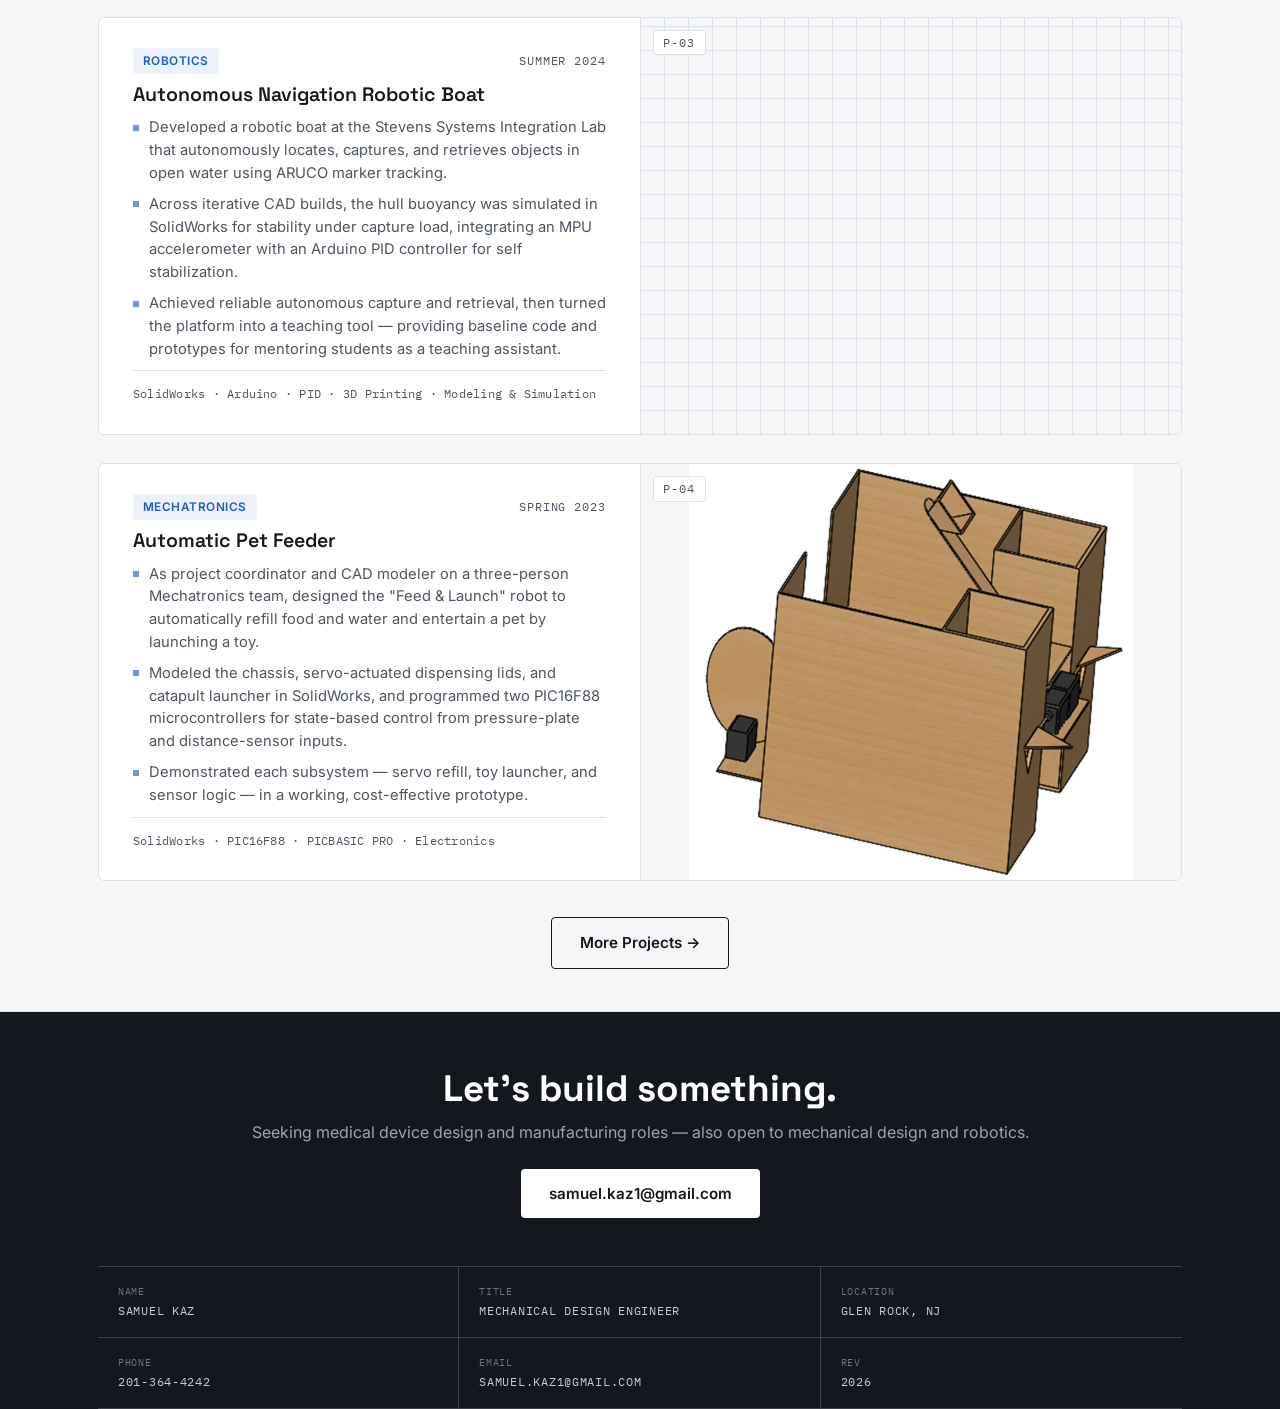
==== commit 8550c7a0: "Reorder projects, expand education titles, and refine project/skill details" ====
--- a/index.html
+++ b/index.html
@@ -62,35 +62,35 @@
         <div class="cap">
           <h3 class="mono">MEDICAL DEVICE &amp; REGULATORY</h3>
           <ul>
-            <li>ISO 13485:2016 Documentation</li><li>FDA 21 CFR Part 820</li><li>Design Controls &amp; Risk Management</li><li>DFM / DFA</li><li>FMEA &amp; Process Validation</li><li>Sterility &amp; Biocompatibility</li>
+            <li>ISO 13485:2016 Documentation</li><li>FDA 21 CFR Part 820</li><li>Design Controls &amp; Risk Management</li><li>DFM / DFA</li><li>FMEA &amp; Process Validation</li><li>Sterility &amp; Biocompatibility</li><li>DHF / DMR</li>
           </ul>
         </div>
         <div class="cap">
           <h3 class="mono">ENGINEERING</h3>
           <ul>
-            <li>CAD / CAE</li><li>Rapid Prototyping</li><li>Robotics &amp; Mechatronics</li><li>Technical Drawings &amp; BOMs</li><li>Project Management</li>
+            <li>CAD / CAE</li><li>Rapid Prototyping</li><li>Robotics &amp; Mechatronics</li><li>Technical Drawings &amp; BOMs</li><li>Project Management</li><li>Finite Element Analysis</li>
           </ul>
         </div>
         <div class="cap">
           <h3 class="mono">SOFTWARE &amp; PROGRAMMING</h3>
           <ul>
-            <li>SolidWorks</li><li>CREO</li><li>Draftsight</li><li>MATLAB</li><li>Arena</li><li>Minitab</li><li>C++ · Arduino</li>
+            <li>SolidWorks</li><li>CREO</li><li>Draftsight</li><li>MATLAB</li><li>Arena</li><li>Minitab</li><li>Arduino</li>
           </ul>
         </div>
       </div>
 
       <div class="edu-block">
         <div class="edu-col">
-          <h3>M.Eng Mechanical Engineering</h3>
+          <h3>Master of Engineering | Mechanical Engineering</h3>
           <p class="edu-sub">Stevens Institute of Technology · Hoboken, NJ · Graduated May 2025</p>
           <dl class="edu-rows">
-            <div><dt>FOCUS</dt><dd>Medical Devices concentration</dd></div>
+            <div><dt>FOCUS</dt><dd>Medical Devices</dd></div>
             <div><dt>GPA</dt><dd>3.9 / 4.0</dd></div>
-            <div><dt>COURSEWORK</dt><dd>Medical Device Design &amp; Manufacturing, Electron Microscopy, Mechatronics</dd></div>
+            <div><dt>COURSEWORK</dt><dd>Medical Device Design &amp; Manufacturing, Electron Microscopy, Mechatronics, Modeling & Simulation</dd></div>
           </dl>
         </div>
         <div class="edu-col">
-          <h3>B.Eng Mechanical Engineering</h3>
+          <h3>Bachelor of Engineering | Mechanical Engineering</h3>
           <p class="edu-sub">Stevens Institute of Technology · Hoboken, NJ · Graduated May 2024</p>
           <dl class="edu-rows">
             <div><dt>MINOR</dt><dd>Electrical Engineering</dd></div>
@@ -156,31 +156,31 @@
 
       <div class="proj-grid">
 
+        <a class="proj" href="projects/earthworm-robot.html">
+          <div class="proj-media" data-img="images/earthworm-robot.webp"><span class="mono proj-num">P-01</span></div>
+          <div class="proj-body">
+            <p class="proj-meta"><span class="proj-cat">Medical Devices</span><span class="mono">SEP 2023 — MAY 2024</span></p>
+            <h3>Earthworm-Inspired Soft Body Robot</h3>
+            <ul class="proj-points">
+              <li>Led a four-person team, designing a vein-injectable soft robot to navigate towards and clear deep brain blood clots — a low-cost, single-operator alternative to catheter thrombectomy.</li>
+              <li>Engineered Nitinol shape-memory springs against an elastic silicone shell for peristaltic motion, and driving them through timed and teperature controlled closed-loop current using Arduino.</li>
+              <li>Demonstrated repeatable single-segment contraction on a ~6.2 s cycle, projecting a 50% cut in procedural staff.</li>
+            </ul>
+            <p class="proj-tags">SolidWorks · Nitinol Actuation · FEA · Robotics · Prototyping</p>
+          </div>
+        </a>
+
         <a class="proj" href="projects/medical-device.html">
-          <div class="proj-media" data-img="images/medical-device.jpg"><span class="mono proj-num">P-01</span></div>
+          <div class="proj-media" data-img="images/medical-device.jpg"><span class="mono proj-num">P-02</span></div>
           <div class="proj-body">
             <p class="proj-meta"><span class="proj-cat">Medical Devices</span><span class="mono">OCT 2024 — APR 2025</span></p>
             <h3>Medical Device Design &amp; Manufacturing</h3>
             <ul class="proj-points">
-              <li>Tasked with assessing commercial medical devices for manufacturability, risk, and regulatory compliance.</li>
-              <li>Conducted DFM/DFA disassembly assessments and FMEA aligned to ISO 13485:2016 and FDA 21 CFR Part 820.</li>
-              <li>Delivered product development plans, a regulatory compliance report, and Process Validation evaluations mitigating device failure modes.</li>
+              <li>As a graduate researcher, evaluated how commercial medical devices are designed, manufactured, and regulated against ISO 13485:2016 and FDA 21 CFR Part 820.</li>
+              <li>Ran DFM/DFA teardowns centered on risk management, design controls, sterility, and biocompatibility, and applied FMEA to identify and mitigate device failure modes.</li>
+              <li>Authored product development plans and a regulatory compliance report for product packaging, backed by Process Validation frameworks.</li>
             </ul>
             <p class="proj-tags">ISO 13485 · FDA 21 CFR 820 · DFM/DFA · FMEA · Design Controls</p>
-          </div>
-        </a>
-
-        <a class="proj" href="projects/earthworm-robot.html">
-          <div class="proj-media" data-img="images/earthworm-robot.webp"><span class="mono proj-num">P-02</span></div>
-          <div class="proj-body">
-            <p class="proj-meta"><span class="proj-cat">Medical Devices</span><span class="mono">SEP 2023 — MAY 2024</span></p>
-            <h3>Earthworm-Inspired Soft Body Robot</h3>
-            <ul class="proj-points">
-              <li>Capstone goal: a vein-injectable robot able to reach brain blood clots, replacing thrombolysis.</li>
-              <li>Led the senior design team; engineered Nitinol shape-memory actuation since motors can't fit brain vasculature.</li>
-              <li>Prototype segments traveled 5&nbsp;mm per cycle; design projected a 50% reduction in procedural staff with investor-ready deliverables.</li>
-            </ul>
-            <p class="proj-tags">3D Modeling · Nitinol Actuation · Technical Analysis · Prototyping</p>
           </div>
         </a>
 
@@ -190,11 +190,11 @@
             <p class="proj-meta"><span class="proj-cat">Robotics</span><span class="mono">SUMMER 2024</span></p>
             <h3>Autonomous Navigation Robotic Boat</h3>
             <ul class="proj-points">
-              <li>Lab needed a boat that autonomously locates, captures, and retrieves objects in open water.</li>
-              <li>Designed the hull in SolidWorks with buoyancy simulation; integrated an MPU accelerometer with PID control on Arduino.</li>
-              <li>Iterations achieved reliable autonomous retrieval; platform supported mentoring of 60+ students.</li>
-            </ul>
-            <p class="proj-tags">SolidWorks · Arduino · 3D Printing · Control Systems · C++</p>
+              <li>Developed a robotic boat at the Stevens Systems Integration Lab that autonomously locates, captures, and retrieves objects in open water using ARUCO marker tracking.</li>
+              <li>Across iterative CAD builds, the hull buoyancy was simulated in SolidWorks for stability under capture load, integrating an MPU accelerometer with an Arduino PID controller for self stabilization.</li>
+              <li>Achieved reliable autonomous capture and retrieval, then turned the platform into a teaching tool — providing baseline code and prototypes for mentoring students as a teaching assistant.</li>
+            </ul>
+            <p class="proj-tags">SolidWorks · Arduino · PID · 3D Printing · Modeling & Simulation</p>
           </div>
         </a>
 
@@ -204,11 +204,11 @@
             <p class="proj-meta"><span class="proj-cat">Mechatronics</span><span class="mono">SPRING 2023</span></p>
             <h3>Automatic Pet Feeder</h3>
             <ul class="proj-points">
-              <li>Team set out to automate unattended pet care: food, water, and play in one robot.</li>
-              <li>As project coordinator and CAD modeler, programmed microcontrollers to actuate dispensing from weight, pressure, and movement; designed circuitry in Simulink.</li>
-              <li>Delivered a cost-effective working prototype dispensing all three resources automatically.</li>
-            </ul>
-            <p class="proj-tags">SolidWorks · Simulink · Electronics · Assembly</p>
+              <li>As project coordinator and CAD modeler on a three-person Mechatronics team, designed the "Feed &amp; Launch" robot to automatically refill food and water and entertain a pet by launching a toy.</li>
+              <li>Modeled the chassis, servo-actuated dispensing lids, and catapult launcher in SolidWorks, and programmed two PIC16F88 microcontrollers for state-based control from pressure-plate and distance-sensor inputs.</li>
+              <li>Demonstrated each subsystem — servo refill, toy launcher, and sensor logic — in a working, cost-effective prototype.</li>
+            </ul>
+            <p class="proj-tags">SolidWorks · PIC16F88 · PICBASIC PRO · Electronics</p>
           </div>
         </a>
 
--- a/styles.css
+++ b/styles.css
@@ -109,8 +109,8 @@
 }
 
 /* Profile photo frame — engineering-drawing style border on the right. */
-.hero-photo {
-  aspect-ratio: 4 / 5;
+.proj-media.hero-photo {
+  aspect-ratio: 1 / 1;
   border: 1px solid var(--ink);
   border-bottom: 1px solid var(--ink);
   border-radius: 6px;
@@ -122,16 +122,19 @@
   font-weight: 700;
   letter-spacing: -0.02em;
   margin-bottom: 16px;
+  max-width: 30rem;
+  text-align: center;
 }
 .hero-lede {
   font-size: 1.04rem;
   color: var(--ink-2);
-  max-width: 52ch;
-  margin: 0 auto 24px;
+  width: 30rem;
+  max-width: 100%;
+  margin: 0 0 24px;
   text-align: center;
   text-wrap: balance;
 }
-.hero-cta { display: flex; gap: 14px; flex-wrap: wrap; justify-content: center; }
+.hero-cta { display: flex; gap: 14px; flex-wrap: wrap; justify-content: center; max-width: 30rem; }
 
 /* Buttons */
 .btn {
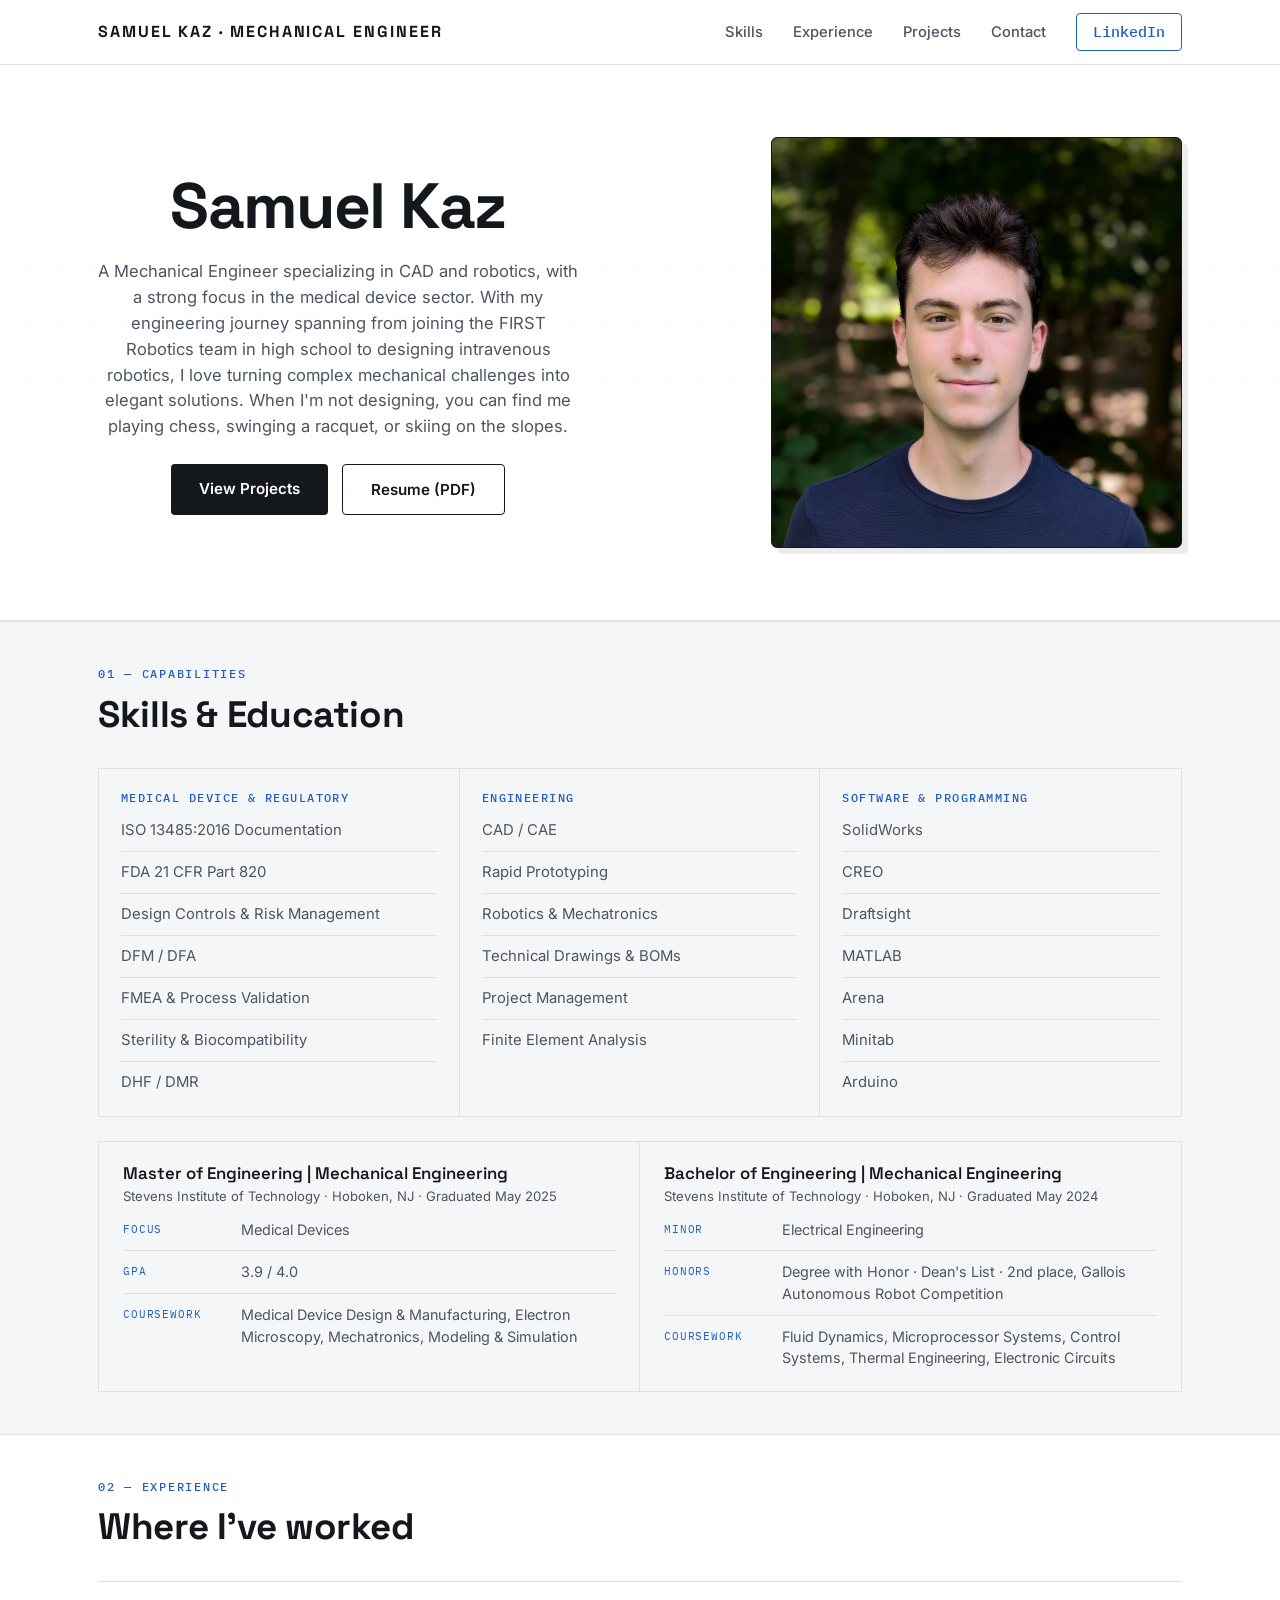
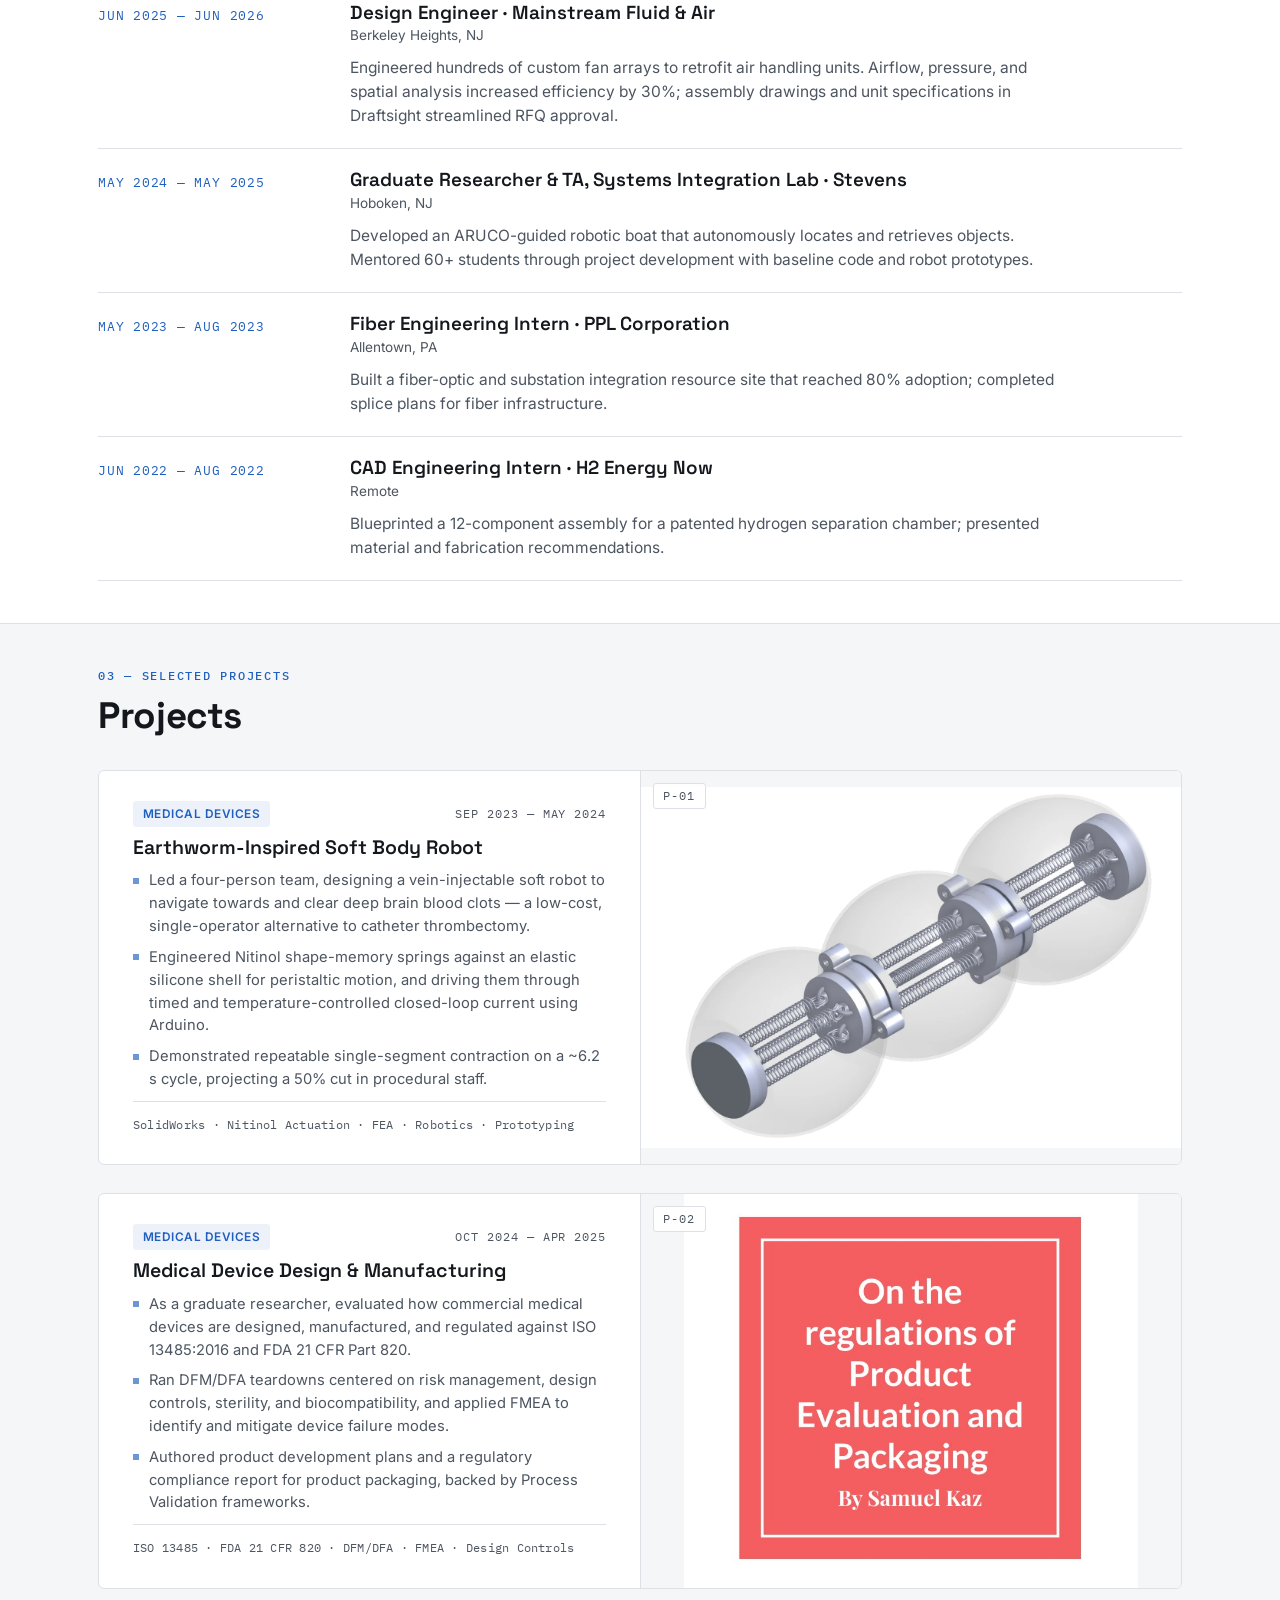
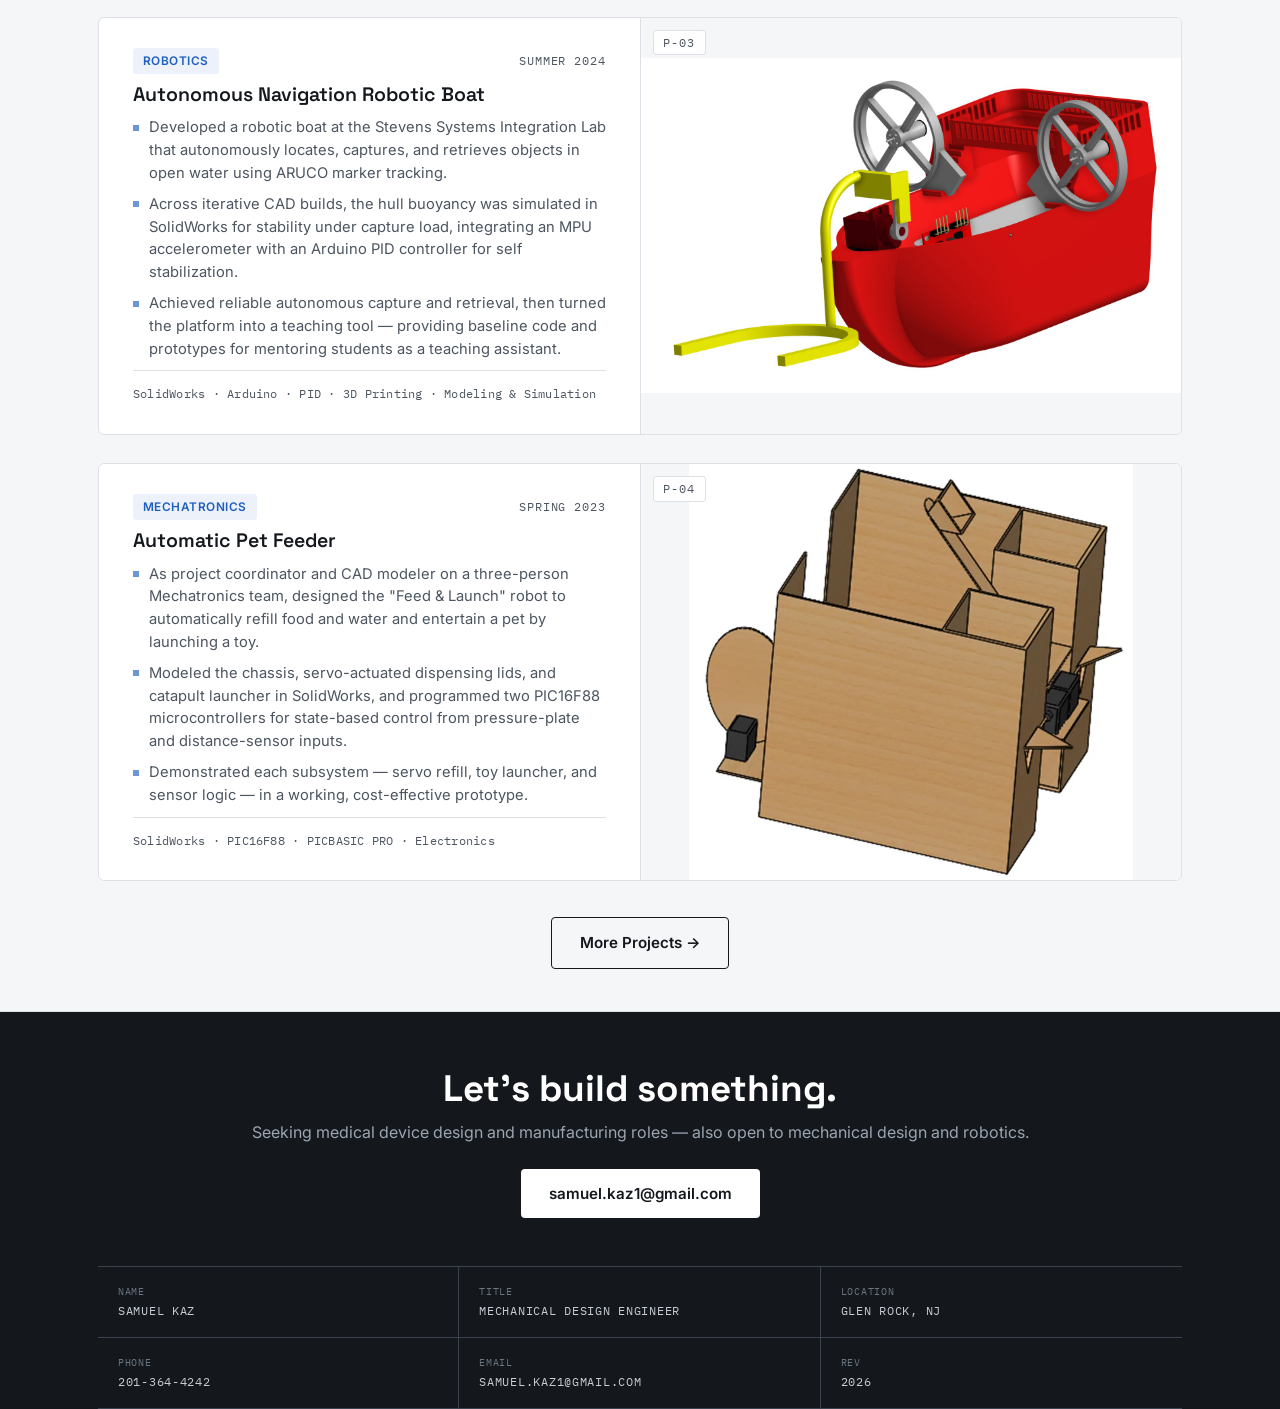
==== commit b1c0775e: "Add social preview meta tags and favicon; fix typo and ampersand escaping" ====
--- a/index.html
+++ b/index.html
@@ -5,6 +5,20 @@
   <meta name="viewport" content="width=device-width, initial-scale=1.0">
   <title>Samuel Kaz — Mechanical Design Engineer</title>
   <meta name="description" content="Samuel Kaz — Mechanical Engineer specializing in medical device design and manufacturing: ISO 13485, FDA 21 CFR 820, DFM/DFA, FMEA. M.Eng Mechanical Engineering, Medical Devices concentration, Stevens Institute of Technology.">
+
+  <!-- Social preview (LinkedIn, etc.) -->
+  <meta property="og:type" content="website">
+  <meta property="og:url" content="https://samkazdesigns.github.io/ProfWeb/">
+  <meta property="og:title" content="Samuel Kaz — Mechanical Design Engineer">
+  <meta property="og:description" content="Mechanical Engineer specializing in medical device design & manufacturing (ISO 13485, FDA 21 CFR 820, DFM/DFA, FMEA). M.Eng, Medical Devices concentration — Stevens Institute of Technology.">
+  <meta property="og:image" content="https://samkazdesigns.github.io/ProfWeb/images/profile.jpg">
+  <meta property="og:image:alt" content="Samuel Kaz">
+  <meta name="twitter:card" content="summary_large_image">
+  <meta name="twitter:title" content="Samuel Kaz — Mechanical Design Engineer">
+  <meta name="twitter:description" content="Mechanical Engineer specializing in medical device design & manufacturing. M.Eng, Medical Devices concentration — Stevens Institute of Technology.">
+  <meta name="twitter:image" content="https://samkazdesigns.github.io/ProfWeb/images/profile.jpg">
+
+  <link rel="icon" href="data:image/svg+xml,%3Csvg xmlns='http://www.w3.org/2000/svg' viewBox='0 0 100 100'%3E%3Crect width='100' height='100' rx='16' fill='%2314181d'/%3E%3Ctext x='50' y='68' font-family='Arial,sans-serif' font-size='52' font-weight='700' fill='%23ffffff' text-anchor='middle'%3ESK%3C/text%3E%3C/svg%3E">
   <link rel="preconnect" href="https://fonts.googleapis.com">
   <link rel="preconnect" href="https://fonts.gstatic.com" crossorigin>
   <link href="https://fonts.googleapis.com/css2?family=Space+Grotesk:wght@500;600;700&family=Inter:wght@400;500;600&family=IBM+Plex+Mono:wght@400;500&display=swap" rel="stylesheet">
@@ -86,7 +100,7 @@
           <dl class="edu-rows">
             <div><dt>FOCUS</dt><dd>Medical Devices</dd></div>
             <div><dt>GPA</dt><dd>3.9 / 4.0</dd></div>
-            <div><dt>COURSEWORK</dt><dd>Medical Device Design &amp; Manufacturing, Electron Microscopy, Mechatronics, Modeling & Simulation</dd></div>
+            <div><dt>COURSEWORK</dt><dd>Medical Device Design &amp; Manufacturing, Electron Microscopy, Mechatronics, Modeling &amp; Simulation</dd></div>
           </dl>
         </div>
         <div class="edu-col">
@@ -163,7 +177,7 @@
             <h3>Earthworm-Inspired Soft Body Robot</h3>
             <ul class="proj-points">
               <li>Led a four-person team, designing a vein-injectable soft robot to navigate towards and clear deep brain blood clots — a low-cost, single-operator alternative to catheter thrombectomy.</li>
-              <li>Engineered Nitinol shape-memory springs against an elastic silicone shell for peristaltic motion, and driving them through timed and teperature controlled closed-loop current using Arduino.</li>
+              <li>Engineered Nitinol shape-memory springs against an elastic silicone shell for peristaltic motion, and driving them through timed and temperature-controlled closed-loop current using Arduino.</li>
               <li>Demonstrated repeatable single-segment contraction on a ~6.2 s cycle, projecting a 50% cut in procedural staff.</li>
             </ul>
             <p class="proj-tags">SolidWorks · Nitinol Actuation · FEA · Robotics · Prototyping</p>
@@ -194,7 +208,7 @@
               <li>Across iterative CAD builds, the hull buoyancy was simulated in SolidWorks for stability under capture load, integrating an MPU accelerometer with an Arduino PID controller for self stabilization.</li>
               <li>Achieved reliable autonomous capture and retrieval, then turned the platform into a teaching tool — providing baseline code and prototypes for mentoring students as a teaching assistant.</li>
             </ul>
-            <p class="proj-tags">SolidWorks · Arduino · PID · 3D Printing · Modeling & Simulation</p>
+            <p class="proj-tags">SolidWorks · Arduino · PID · 3D Printing · Modeling &amp; Simulation</p>
           </div>
         </a>
 
